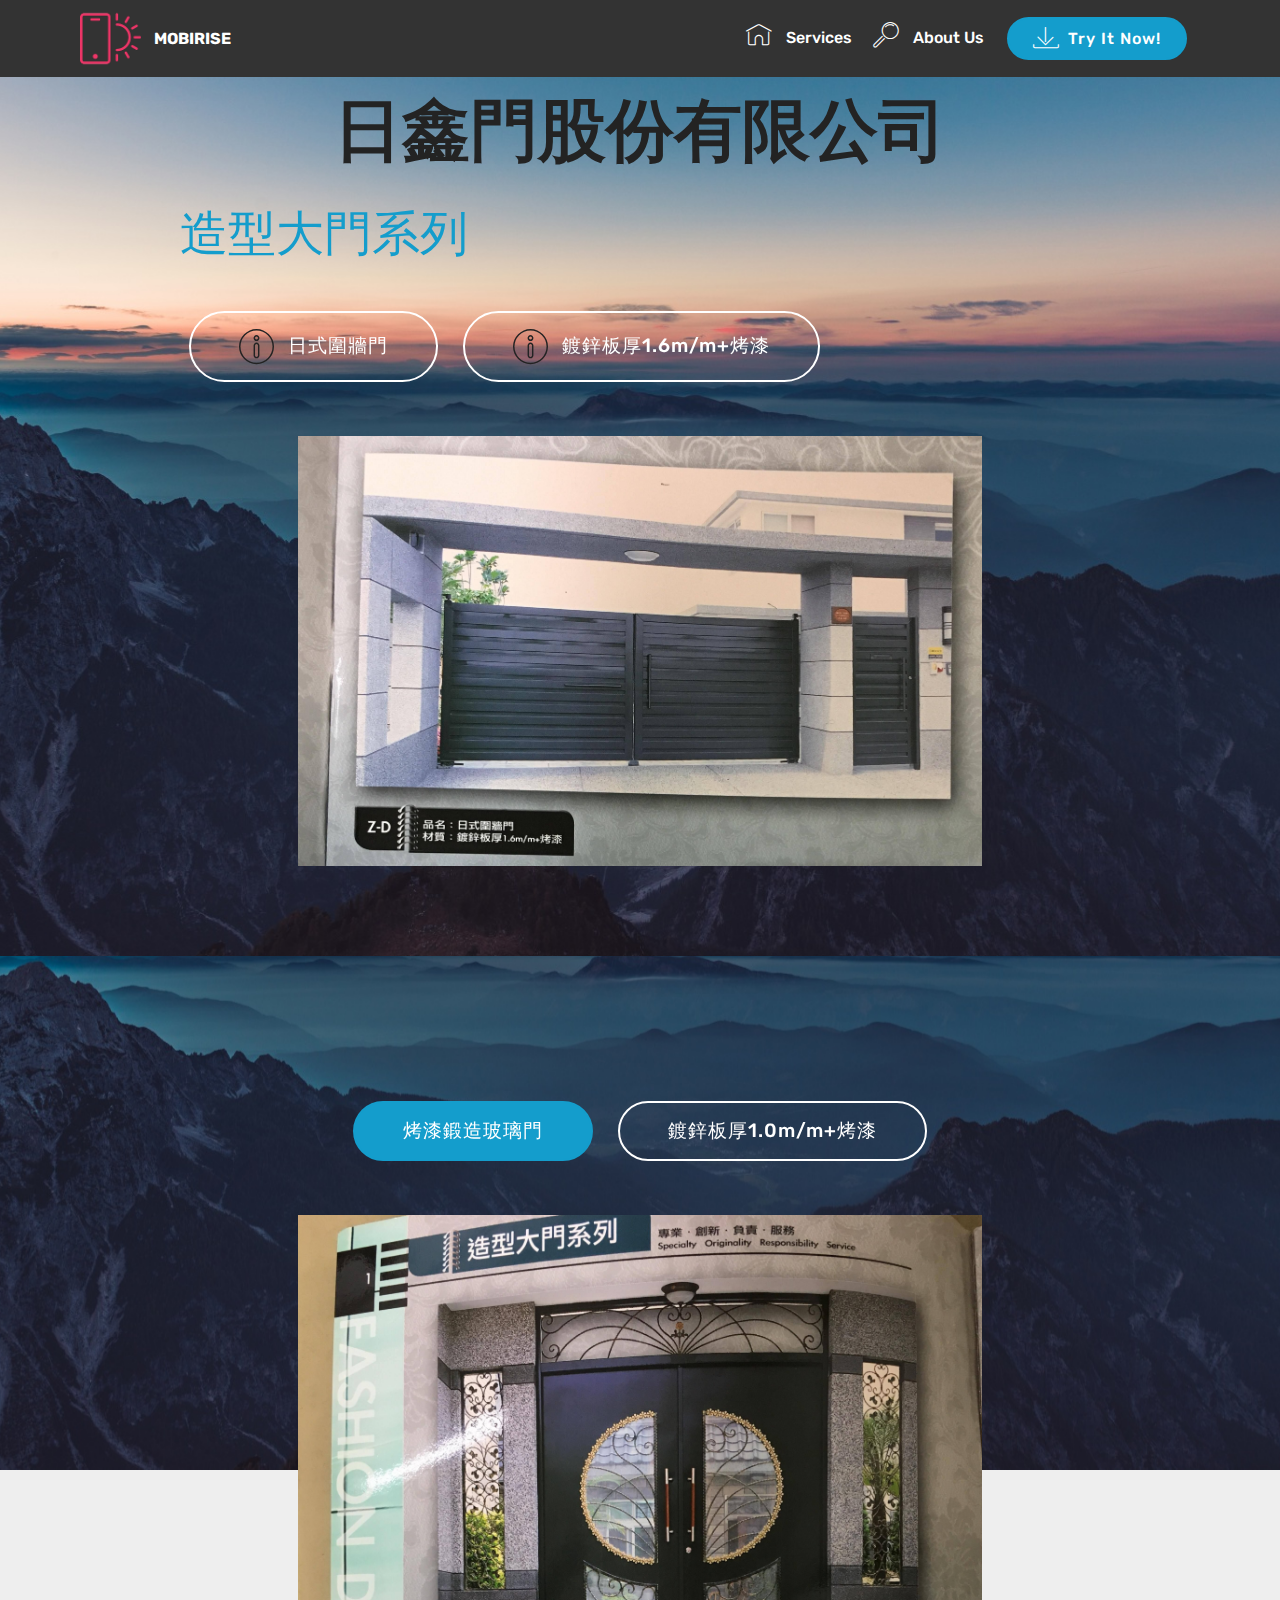
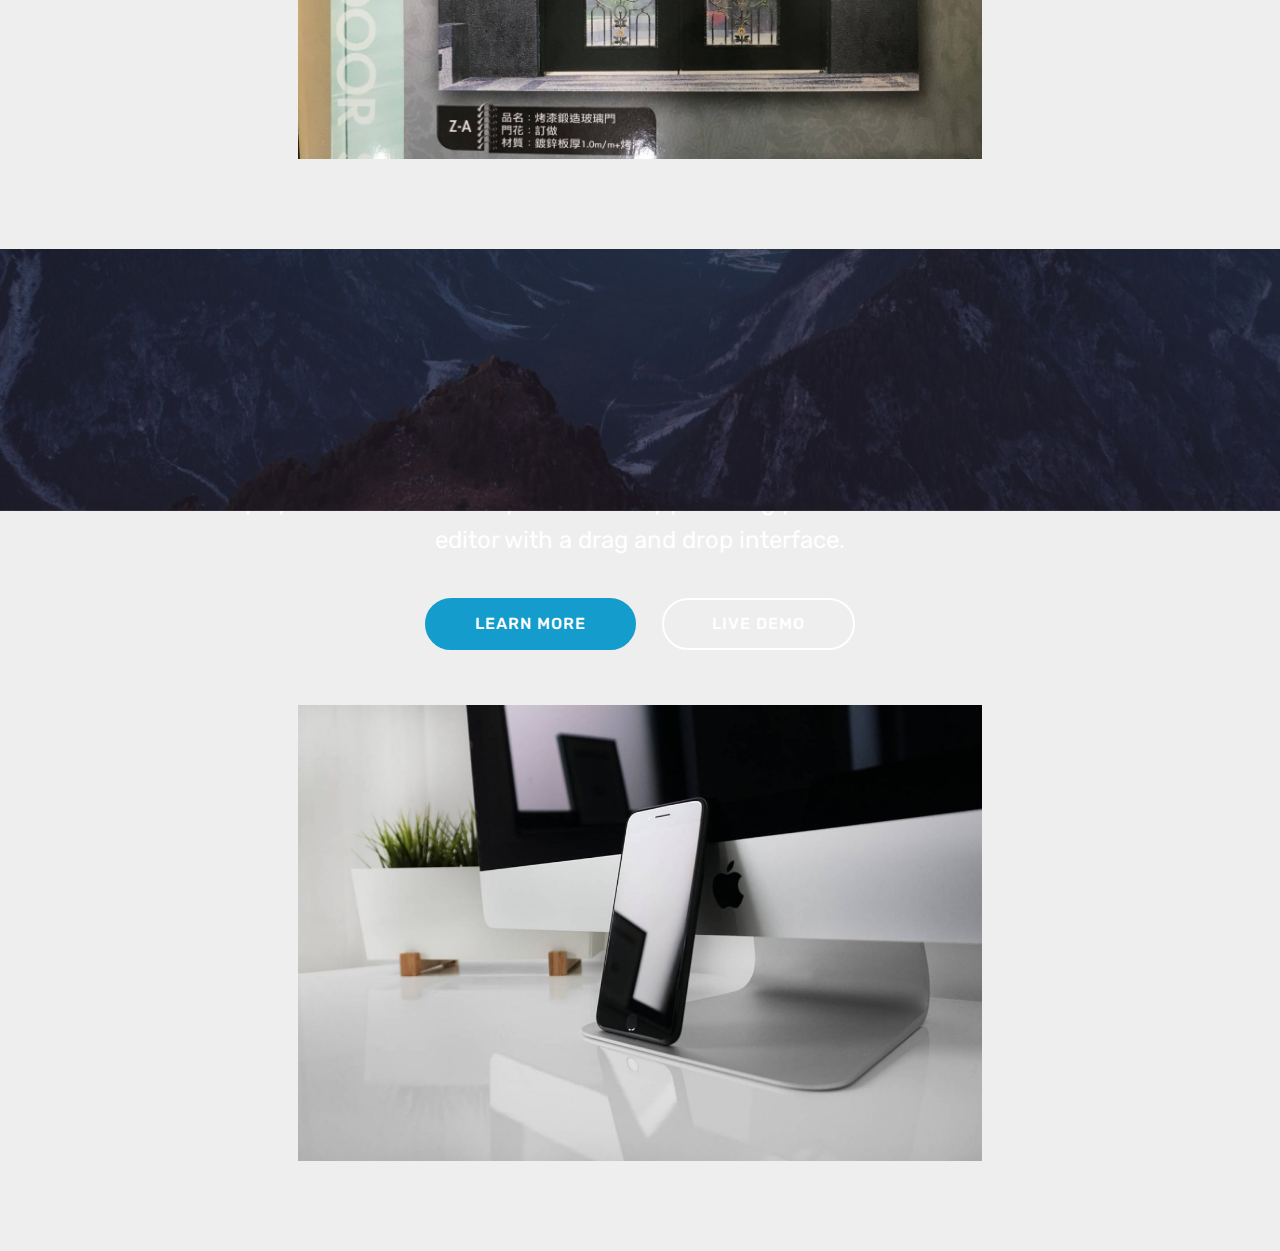
==== page1.html @ b0b2b61d "create github pages" ====
<!DOCTYPE html>
<html>
<head>
  <!-- Site made with Mobirise Website Builder v4.3.2, https://mobirise.com -->
  <meta charset="UTF-8">
  <meta http-equiv="X-UA-Compatible" content="IE=edge">
  <meta name="generator" content="Mobirise v4.3.2, mobirise.com">
  <meta name="viewport" content="width=device-width, initial-scale=1">
  <link rel="shortcut icon" href="assets/images/logo2.png" type="image/x-icon">
  <meta name="description" content="Website Generator Description">
  <title>Page 1</title>
  <link rel="stylesheet" href="assets/web/assets/mobirise-icons/mobirise-icons.css">
  <link rel="stylesheet" href="assets/tether/tether.min.css">
  <link rel="stylesheet" href="assets/bootstrap/css/bootstrap.min.css">
  <link rel="stylesheet" href="assets/bootstrap/css/bootstrap-grid.min.css">
  <link rel="stylesheet" href="assets/bootstrap/css/bootstrap-reboot.min.css">
  <link rel="stylesheet" href="assets/dropdown/css/style.css">
  <link rel="stylesheet" href="assets/theme/css/style.css">
  <link rel="stylesheet" href="assets/mobirise/css/mbr-additional.css" type="text/css">
  
  
  
</head>
<body>
<section class="menu cid-qD33VIjxEF" once="menu" id="menu1-r" data-rv-view="217">

    

    <nav class="navbar navbar-expand beta-menu navbar-dropdown align-items-center navbar-fixed-top navbar-toggleable-sm">
        <button class="navbar-toggler navbar-toggler-right" type="button" data-toggle="collapse" data-target="#navbarSupportedContent" aria-controls="navbarSupportedContent" aria-expanded="false" aria-label="Toggle navigation">
            <div class="hamburger">
                <span></span>
                <span></span>
                <span></span>
                <span></span>
            </div>
        </button>
        <div class="menu-logo">
            <div class="navbar-brand">
                <span class="navbar-logo">
                    <a href="https://mobirise.com">
                         <img src="assets/images/logo2.png" alt="Mobirise" media-simple="true" style="height: 3.8rem;">
                    </a>
                </span>
                <span class="navbar-caption-wrap">
                    <a class="navbar-caption text-white display-4" href="https://mobirise.com">
                        MOBIRISE
                    </a>
                </span>
            </div>
        </div>
        <div class="collapse navbar-collapse" id="navbarSupportedContent">
            <ul class="navbar-nav nav-dropdown" data-app-modern-menu="true">
                <li class="nav-item">
                    <a class="nav-link link text-white display-4" href="https://mobirise.com">
                        <span class="mbri-home mbr-iconfont mbr-iconfont-btn"></span>
                        Services
                    </a>
                </li>
                <li class="nav-item">
                    <a class="nav-link link text-white display-4" href="https://mobirise.com">
                        <span class="mbri-search mbr-iconfont mbr-iconfont-btn"></span>
                        About Us
                    </a>
                </li>
            </ul>
            <div class="navbar-buttons mbr-section-btn"><a class="btn btn-sm btn-primary display-4" href="https://mobirise.com">
                    <span class="mbri-save mbr-iconfont mbr-iconfont-btn "></span>
                    Try It Now!
                </a></div>
        </div>
    </nav>
</section>

<section class="engine"><a href="https://mobirise.co/c">free website maker</a></section><section class="header4 cid-qD7LELjqcx mbr-parallax-background" id="header4-s" data-rv-view="219">

    

    

    <div class="container">
        <div class="row justify-content-md-center">
            <div class="media-content col-md-10">
                <h1 class="mbr-section-title align-center mbr-white pb-3 mbr-bold mbr-fonts-style display-1">日鑫門股份有限公司<br></h1>
                
                <div class="mbr-text align-center mbr-white pb-3">
                    <p class="mbr-text mbr-fonts-style display-2">造型大門系列</p>
                </div>
                <div class="mbr-section-btn align-center"><a class="btn btn-md btn-white-outline display-7" href="https://mobirise.com"><span class="mbri-info mbr-iconfont mbr-iconfont-btn" style="font-size: 35px; color: rgb(35, 35, 35);"></span>日式圍牆門</a> <a class="btn btn-md btn-white-outline display-7" href="https://mobirise.com"><span class="mbri-info mbr-iconfont mbr-iconfont-btn" style="font-size: 35px; color: rgb(35, 35, 35);"></span>鍍鋅板厚1.6m/m+烤漆</a></div>
            </div>
        
            <div class="mbr-figure pt-5" style="width: 60%;">
                <img src="assets/images/24946369-1868538036507608-358424646-o-2922x1838.jpg" alt="Mobirise" title="" media-simple="true">
            </div>
        </div>
    </div>
</section>

<section class="header4 cid-qD7LF2tqGE mbr-parallax-background" id="header4-t" data-rv-view="222">

    

    

    <div class="container">
        <div class="row justify-content-md-center">
            <div class="media-content col-md-10">
                <h1 class="mbr-section-title align-center mbr-white pb-3 mbr-bold mbr-fonts-style display-1"></h1>
                
                <div class="mbr-text align-center mbr-white pb-3">
                    <p class="mbr-text mbr-fonts-style display-5"></p>
                </div>
                <div class="mbr-section-btn align-center"><a class="btn btn-md btn-primary display-7" href="https://mobirise.com">烤漆鍛造玻璃門</a>
                    <a class="btn btn-md btn-white-outline display-7" href="https://mobirise.com">鍍鋅板厚1.0m/m+烤漆</a></div>
            </div>
        
            <div class="mbr-figure pt-5" style="width: 60%;">
                <img src="assets/images/24883087-1868538349840910-1637595242-o-2939x2337.jpg" alt="Mobirise" title="" media-simple="true">
            </div>
        </div>
    </div>
</section>

<section class="header4 cid-qD7LFhkkMj mbr-parallax-background" id="header4-u" data-rv-view="225">

    

    

    <div class="container">
        <div class="row justify-content-md-center">
            <div class="media-content col-md-10">
                <h1 class="mbr-section-title align-center mbr-white pb-3 mbr-bold mbr-fonts-style display-1">
                    INTRO WITH IMAGE
                </h1>
                
                <div class="mbr-text align-center mbr-white pb-3">
                    <p class="mbr-text mbr-fonts-style display-5">
                        Intro with background image, color overlay and a picture at the bottom. Mobirise helps you cut down development time by providing you with a flexible website editor with a drag and drop interface.
                    </p>
                </div>
                <div class="mbr-section-btn align-center">
                    <a class="btn btn-md btn-primary display-4" href="https://mobirise.com">LEARN MORE</a>
                    <a class="btn btn-md btn-white-outline display-4" href="https://mobirise.com">LIVE DEMO</a>
                </div>
            </div>
        
            <div class="mbr-figure pt-5" style="width: 60%;">
                <img src="assets/images/01.jpg" alt="Mobirise" media-simple="true">
            </div>
        </div>
    </div>
</section>


  <script src="assets/web/assets/jquery/jquery.min.js"></script>
  <script src="assets/popper/popper.min.js"></script>
  <script src="assets/tether/tether.min.js"></script>
  <script src="assets/bootstrap/js/bootstrap.min.js"></script>
  <script src="assets/smooth-scroll/smooth-scroll.js"></script>
  <script src="assets/dropdown/js/script.min.js"></script>
  <script src="assets/touch-swipe/jquery.touch-swipe.min.js"></script>
  <script src="assets/jarallax/jarallax.min.js"></script>
  <script src="assets/theme/js/script.js"></script>
  
  
</body>
</html>
---- assets/web/assets/mobirise-icons/mobirise-icons.css ----
@font-face {
  font-family: 'MobiriseIcons';
  src:  url('mobirise-icons.eot?spat4u');
  src:  url('mobirise-icons.eot?spat4u#iefix') format('embedded-opentype'),
    url('mobirise-icons.ttf?spat4u') format('truetype'),
    url('mobirise-icons.woff?spat4u') format('woff'),
    url('mobirise-icons.svg?spat4u#MobiriseIcons') format('svg');
  font-weight: normal;
  font-style: normal;
}

[class^="mbri-"], [class*=" mbri-"] {
  /* use !important to prevent issues with browser extensions that change fonts */
  font-family: MobiriseIcons !important;
  speak: none;
  font-style: normal;
  font-weight: normal;
  font-variant: normal;
  text-transform: none;
  line-height: 1;

  /* Better Font Rendering =========== */
  -webkit-font-smoothing: antialiased;
  -moz-osx-font-smoothing: grayscale;
}

.mbri-add-submenu:before {
  content: "\e900";
}
.mbri-alert:before {
  content: "\e901";
}
.mbri-align-center:before {
  content: "\e902";
}
.mbri-align-justify:before {
  content: "\e903";
}
.mbri-align-left:before {
  content: "\e904";
}
.mbri-align-right:before {
  content: "\e905";
}
.mbri-android:before {
  content: "\e906";
}
.mbri-apple:before {
  content: "\e907";
}
.mbri-arrow-down:before {
  content: "\e908";
}
.mbri-arrow-next:before {
  content: "\e909";
}
.mbri-arrow-prev:before {
  content: "\e90a";
}
.mbri-arrow-up:before {
  content: "\e90b";
}
.mbri-bold:before {
  content: "\e90c";
}
.mbri-bookmark:before {
  content: "\e90d";
}
.mbri-bootstrap:before {
  content: "\e90e";
}
.mbri-briefcase:before {
  content: "\e90f";
}
.mbri-browse:before {
  content: "\e910";
}
.mbri-bulleted-list:before {
  content: "\e911";
}
.mbri-calendar:before {
  content: "\e912";
}
.mbri-camera:before {
  content: "\e913";
}
.mbri-cart-add:before {
  content: "\e914";
}
.mbri-cart-full:before {
  content: "\e915";
}
.mbri-cash:before {
  content: "\e916";
}
.mbri-change-style:before {
  content: "\e917";
}
.mbri-chat:before {
  content: "\e918";
}
.mbri-clock:before {
  content: "\e919";
}
.mbri-close:before {
  content: "\e91a";
}
.mbri-cloud:before {
  content: "\e91b";
}
.mbri-code:before {
  content: "\e91c";
}
.mbri-contact-form:before {
  content: "\e91d";
}
.mbri-credit-card:before {
  content: "\e91e";
}
.mbri-cursor-click:before {
  content: "\e91f";
}
.mbri-cust-feedback:before {
  content: "\e920";
}
.mbri-database:before {
  content: "\e921";
}
.mbri-delivery:before {
  content: "\e922";
}
.mbri-desktop:before {
  content: "\e923";
}
.mbri-devices:before {
  content: "\e924";
}
.mbri-down:before {
  content: "\e925";
}
.mbri-download:before {
  content: "\e989";
}
.mbri-drag-n-drop:before {
  content: "\e927";
}
.mbri-drag-n-drop2:before {
  content: "\e928";
}
.mbri-edit:before {
  content: "\e929";
}
.mbri-edit2:before {
  content: "\e92a";
}
.mbri-error:before {
  content: "\e92b";
}
.mbri-extension:before {
  content: "\e92c";
}
.mbri-features:before {
  content: "\e92d";
}
.mbri-file:before {
  content: "\e92e";
}
.mbri-flag:before {
  content: "\e92f";
}
.mbri-folder:before {
  content: "\e930";
}
.mbri-gift:before {
  content: "\e931";
}
.mbri-github:before {
  content: "\e932";
}
.mbri-globe:before {
  content: "\e933";
}
.mbri-globe-2:before {
  content: "\e934";
}
.mbri-growing-chart:before {
  content: "\e935";
}
.mbri-hearth:before {
  content: "\e936";
}
.mbri-help:before {
  content: "\e937";
}
.mbri-home:before {
  content: "\e938";
}
.mbri-hot-cup:before {
  content: "\e939";
}
.mbri-idea:before {
  content: "\e93a";
}
.mbri-image-gallery:before {
  content: "\e93b";
}
.mbri-image-slider:before {
  content: "\e93c";
}
.mbri-info:before {
  content: "\e93d";
}
.mbri-italic:before {
  content: "\e93e";
}
.mbri-key:before {
  content: "\e93f";
}
.mbri-laptop:before {
  content: "\e940";
}
.mbri-layers:before {
  content: "\e941";
}
.mbri-left-right:before {
  content: "\e942";
}
.mbri-left:before {
  content: "\e943";
}
.mbri-letter:before {
  content: "\e944";
}
.mbri-like:before {
  content: "\e945";
}
.mbri-link:before {
  content: "\e946";
}
.mbri-lock:before {
  content: "\e947";
}
.mbri-login:before {
  content: "\e948";
}
.mbri-logout:before {
  content: "\e949";
}
.mbri-magic-stick:before {
  content: "\e94a";
}
.mbri-map-pin:before {
  content: "\e94b";
}
.mbri-menu:before {
  content: "\e94c";
}
.mbri-mobile:before {
  content: "\e94d";
}
.mbri-mobile2:before {
  content: "\e94e";
}
.mbri-mobirise:before {
  content: "\e94f";
}
.mbri-more-horizontal:before {
  content: "\e950";
}
.mbri-more-vertical:before {
  content: "\e951";
}
.mbri-music:before {
  content: "\e952";
}
.mbri-new-file:before {
  content: "\e953";
}
.mbri-numbered-list:before {
  content: "\e954";
}
.mbri-opened-folder:before {
  content: "\e955";
}
.mbri-pages:before {
  content: "\e956";
}
.mbri-paper-plane:before {
  content: "\e957";
}
.mbri-paperclip:before {
  content: "\e958";
}
.mbri-photo:before {
  content: "\e959";
}
.mbri-photos:before {
  content: "\e95a";
}
.mbri-pin:before {
  content: "\e95b";
}
.mbri-play:before {
  content: "\e95c";
}
.mbri-plus:before {
  content: "\e95d";
}
.mbri-preview:before {
  content: "\e95e";
}
.mbri-print:before {
  content: "\e95f";
}
.mbri-protect:before {
  content: "\e960";
}
.mbri-question:before {
  content: "\e961";
}
.mbri-quote-left:before {
  content: "\e962";
}
.mbri-quote-right:before {
  content: "\e963";
}
.mbri-refresh:before {
  content: "\e964";
}
.mbri-responsive:before {
  content: "\e965";
}
.mbri-right:before {
  content: "\e966";
}
.mbri-rocket:before {
  content: "\e967";
}
.mbri-sad-face:before {
  content: "\e968";
}
.mbri-sale:before {
  content: "\e969";
}
.mbri-save:before {
  content: "\e96a";
}
.mbri-search:before {
  content: "\e96b";
}
.mbri-setting:before {
  content: "\e96c";
}
.mbri-setting2:before {
  content: "\e96d";
}
.mbri-setting3:before {
  content: "\e96e";
}
.mbri-share:before {
  content: "\e96f";
}
.mbri-shopping-bag:before {
  content: "\e970";
}
.mbri-shopping-basket:before {
  content: "\e971";
}
.mbri-shopping-cart:before {
  content: "\e972";
}
.mbri-sites:before {
  content: "\e973";
}
.mbri-smile-face:before {
  content: "\e974";
}
.mbri-speed:before {
  content: "\e975";
}
.mbri-star:before {
  content: "\e976";
}
.mbri-success:before {
  content: "\e977";
}
.mbri-sun:before {
  content: "\e978";
}
.mbri-sun2:before {
  content: "\e979";
}
.mbri-tablet:before {
  content: "\e97a";
}
.mbri-tablet-vertical:before {
  content: "\e97b";
}
.mbri-target:before {
  content: "\e97c";
}
.mbri-timer:before {
  content: "\e97d";
}
.mbri-to-ftp:before {
  content: "\e97e";
}
.mbri-to-local-drive:before {
  content: "\e97f";
}
.mbri-touch-swipe:before {
  content: "\e980";
}
.mbri-touch:before {
  content: "\e981";
}
.mbri-trash:before {
  content: "\e982";
}
.mbri-underline:before {
  content: "\e983";
}
.mbri-unlink:before {
  content: "\e984";
}
.mbri-unlock:before {
  content: "\e985";
}
.mbri-up-down:before {
  content: "\e986";
}
.mbri-up:before {
  content: "\e987";
}
.mbri-update:before {
  content: "\e988";
}
.mbri-upload:before {
 content: "\e926"; 
}
.mbri-user:before {
  content: "\e98a";
}
.mbri-user2:before {
  content: "\e98b";
}
.mbri-users:before {
  content: "\e98c";
}
.mbri-video:before {
  content: "\e98d";
}
.mbri-video-play:before {
  content: "\e98e";
}
.mbri-watch:before {
  content: "\e98f";
}
.mbri-website-theme:before {
  content: "\e990";
}
.mbri-wifi:before {
  content: "\e991";
}
.mbri-windows:before {
  content: "\e992";
}
.mbri-zoom-out:before {
  content: "\e993";
}
.mbri-redo:before {
  content: "\e994";
}
.mbri-undo:before {
  content: "\e995";
}
---- assets/dropdown/css/style.css ----
.navbar-dropdown {
  left: 0;
  padding: 0;
  position: absolute;
  right: 0;
  top: 0;
  transition: all 0.45s ease;
  z-index: 1030;
  background: #282828; }
  .navbar-dropdown .navbar-logo {
    margin-right: 0.8rem;
    transition: margin 0.3s ease-in-out;
    vertical-align: middle; }
    .navbar-dropdown .navbar-logo img {
      height: 3.125rem;
      transition: all 0.3s ease-in-out; }
    .navbar-dropdown .navbar-logo.mbr-iconfont {
      font-size: 3.125rem;
      line-height: 3.125rem; }
  .navbar-dropdown .navbar-caption {
    font-weight: 700;
    white-space: normal;
    vertical-align: -4px;
    line-height: 3.125rem !important; }
    .navbar-dropdown .navbar-caption, .navbar-dropdown .navbar-caption:hover {
      color: inherit;
      text-decoration: none; }
  .navbar-dropdown .mbr-iconfont + .navbar-caption {
    vertical-align: -1px; }
  .navbar-dropdown.navbar-fixed-top {
    position: fixed; }
  .navbar-dropdown .navbar-brand span {
    vertical-align: -4px; }
  .navbar-dropdown.bg-color.transparent {
    background: none; }
  .navbar-dropdown.navbar-short .navbar-brand {
    padding: 0.625rem 0; }
    .navbar-dropdown.navbar-short .navbar-brand span {
      vertical-align: -1px; }
  .navbar-dropdown.navbar-short .navbar-caption {
    line-height: 2.375rem !important;
    vertical-align: -2px; }
  .navbar-dropdown.navbar-short .navbar-logo {
    margin-right: 0.5rem; }
    .navbar-dropdown.navbar-short .navbar-logo img {
      height: 2.375rem; }
    .navbar-dropdown.navbar-short .navbar-logo.mbr-iconfont {
      font-size: 2.375rem;
      line-height: 2.375rem; }
  .navbar-dropdown.navbar-short .mbr-table-cell {
    height: 3.625rem; }
  .navbar-dropdown .navbar-close {
    left: 0.6875rem;
    position: fixed;
    top: 0.75rem;
    z-index: 1000; }
  .navbar-dropdown .hamburger-icon {
    content: "";
    display: inline-block;
    vertical-align: middle;
    width: 16px;
    -webkit-box-shadow: 0 -6px 0 1px #282828,0 0 0 1px #282828,0 6px 0 1px #282828;
    -moz-box-shadow: 0 -6px 0 1px #282828,0 0 0 1px #282828,0 6px 0 1px #282828;
    box-shadow: 0 -6px 0 1px #282828,0 0 0 1px #282828,0 6px 0 1px #282828; }

.dropdown-menu .dropdown-toggle[data-toggle="dropdown-submenu"]::after {
  border-bottom: 0.35em solid transparent;
  border-left: 0.35em solid;
  border-right: 0;
  border-top: 0.35em solid transparent;
  margin-left: 0.3rem; }

.dropdown-menu .dropdown-item:focus {
  outline: 0; }

.nav-dropdown {
  font-size: 0.75rem;
  font-weight: 500;
  height: auto !important; }
  .nav-dropdown .nav-btn {
    padding-left: 1rem; }
  .nav-dropdown .link {
    margin: .667em 1.667em;
    font-weight: 500;
    padding: 0;
    transition: color .2s ease-in-out; }
    .nav-dropdown .link.dropdown-toggle {
      margin-right: 2.583em; }
      .nav-dropdown .link.dropdown-toggle::after {
        margin-left: .25rem;
        border-top: 0.35em solid;
        border-right: 0.35em solid transparent;
        border-left: 0.35em solid transparent;
        border-bottom: 0; }
      .nav-dropdown .link.dropdown-toggle[aria-expanded="true"] {
        margin: 0;
        padding: 0.667em 3.263em  0.667em 1.667em; }
  .nav-dropdown .link::after,
  .nav-dropdown .dropdown-item::after {
    color: inherit; }
  .nav-dropdown .btn {
    font-size: 0.75rem;
    font-weight: 700;
    letter-spacing: 0;
    margin-bottom: 0;
    padding-left: 1.25rem;
    padding-right: 1.25rem; }
  .nav-dropdown .dropdown-menu {
    border-radius: 0;
    border: 0;
    left: 0;
    margin: 0;
    padding-bottom: 1.25rem;
    padding-top: 1.25rem;
    position: relative; }
  .nav-dropdown .dropdown-submenu {
    margin-left: 0.125rem;
    top: 0; }
  .nav-dropdown .dropdown-item {
    font-weight: 500;
    line-height: 2;
    padding: 0.3846em 4.615em 0.3846em 1.5385em;
    position: relative;
    transition: color .2s ease-in-out, background-color .2s ease-in-out; }
    .nav-dropdown .dropdown-item::after {
      margin-top: -0.3077em;
      position: absolute;
      right: 1.1538em;
      top: 50%; }
    .nav-dropdown .dropdown-item:focus, .nav-dropdown .dropdown-item:hover {
      background: none; }

@media (max-width: 767px) {
  .nav-dropdown.navbar-toggleable-sm {
    bottom: 0;
    display: none;
    left: 0;
    overflow-x: hidden;
    position: fixed;
    top: 0;
    transform: translateX(-100%);
    -ms-transform: translateX(-100%);
    -webkit-transform: translateX(-100%);
    width: 18.75rem;
    z-index: 999; } }
.nav-dropdown.navbar-toggleable-xl {
  bottom: 0;
  display: none;
  left: 0;
  overflow-x: hidden;
  position: fixed;
  top: 0;
  transform: translateX(-100%);
  -ms-transform: translateX(-100%);
  -webkit-transform: translateX(-100%);
  width: 18.75rem;
  z-index: 999; }

.nav-dropdown-sm {
  display: block !important;
  overflow-x: hidden;
  overflow: auto;
  padding-top: 3.875rem; }
  .nav-dropdown-sm::after {
    content: "";
    display: block;
    height: 3rem;
    width: 100%; }
  .nav-dropdown-sm.collapse.in ~ .navbar-close {
    display: block !important; }
  .nav-dropdown-sm.collapsing, .nav-dropdown-sm.collapse.in {
    transform: translateX(0);
    -ms-transform: translateX(0);
    -webkit-transform: translateX(0);
    transition: all 0.25s ease-out;
    -webkit-transition: all 0.25s ease-out;
    background: #282828; }
  .nav-dropdown-sm.collapsing[aria-expanded="false"] {
    transform: translateX(-100%);
    -ms-transform: translateX(-100%);
    -webkit-transform: translateX(-100%); }
  .nav-dropdown-sm .nav-item {
    display: block;
    margin-left: 0 !important;
    padding-left: 0; }
  .nav-dropdown-sm .link,
  .nav-dropdown-sm .dropdown-item {
    border-top: 1px dotted rgba(255, 255, 255, 0.1);
    font-size: 0.8125rem;
    line-height: 1.6;
    margin: 0 !important;
    padding: 0.875rem 2.4rem 0.875rem 1.5625rem !important;
    position: relative;
    white-space: normal; }
    .nav-dropdown-sm .link:focus, .nav-dropdown-sm .link:hover,
    .nav-dropdown-sm .dropdown-item:focus,
    .nav-dropdown-sm .dropdown-item:hover {
      background: rgba(0, 0, 0, 0.2) !important;
      color: #c0a375; }
  .nav-dropdown-sm .nav-btn {
    position: relative;
    padding: 1.5625rem 1.5625rem 0 1.5625rem; }
    .nav-dropdown-sm .nav-btn::before {
      border-top: 1px dotted rgba(255, 255, 255, 0.1);
      content: "";
      left: 0;
      position: absolute;
      top: 0;
      width: 100%; }
    .nav-dropdown-sm .nav-btn + .nav-btn {
      padding-top: 0.625rem; }
      .nav-dropdown-sm .nav-btn + .nav-btn::before {
        display: none; }
  .nav-dropdown-sm .btn {
    padding: 0.625rem 0; }
  .nav-dropdown-sm .dropdown-toggle[data-toggle="dropdown-submenu"]::after {
    margin-left: .25rem;
    border-top: 0.35em solid;
    border-right: 0.35em solid transparent;
    border-left: 0.35em solid transparent;
    border-bottom: 0; }
  .nav-dropdown-sm .dropdown-toggle[data-toggle="dropdown-submenu"][aria-expanded="true"]::after {
    border-top: 0;
    border-right: 0.35em solid transparent;
    border-left: 0.35em solid transparent;
    border-bottom: 0.35em solid; }
  .nav-dropdown-sm .dropdown-menu {
    margin: 0;
    padding: 0;
    position: relative;
    top: 0;
    left: 0;
    width: 100%;
    border: 0;
    float: none;
    border-radius: 0;
    background: none; }
  .nav-dropdown-sm .dropdown-submenu {
    left: 100%;
    margin-left: 0.125rem;
    margin-top: -1.25rem;
    top: 0; }

.navbar-toggleable-sm .nav-dropdown .dropdown-menu {
  position: absolute; }

.navbar-toggleable-sm .nav-dropdown .dropdown-submenu {
  left: 100%;
  margin-left: 0.125rem;
  margin-top: -1.25rem;
  top: 0; }

.navbar-toggleable-sm.opened .nav-dropdown .dropdown-menu {
  position: relative; }

.navbar-toggleable-sm.opened .nav-dropdown .dropdown-submenu {
  left: 0;
  margin-left: 00rem;
  margin-top: 0rem;
  top: 0; }

.is-builder .nav-dropdown.collapsing {
  transition: none !important; }

/*# sourceMappingURL=style.css.map */
---- assets/theme/css/style.css ----
/*!
 * Mobirise v4 theme (https://mobirise.com/)
 * Copyright 2017 Mobirise
 */
section {
  background-color: #eeeeee; }

section,
.container,
.container-fluid {
  position: relative;
  word-wrap: break-word; }

a.mbr-iconfont:hover {
  text-decoration: none; }

.article .lead p, .article .lead ul, .article .lead ol, .article .lead pre, .article .lead blockquote {
  margin-bottom: 0; }

a {
  font-style: normal;
  font-weight: 400;
  cursor: pointer; }
  a, a:hover {
    text-decoration: none; }

figure {
  margin-bottom: 0; }

body {
  color: #232323; }

h1, h2, h3, h4, h5, h6,
.h1, .h2, .h3, .h4, .h5, .h6,
.display-1, .display-2, .display-3, .display-4 {
  line-height: 1;
  word-break: break-word;
  word-wrap: break-word; }

b, strong {
  font-weight: bold; }

blockquote {
  padding: 10px 0 10px 20px;
  position: relative;
  border-left: 2px solid;
  border-color: #ff3366; }

input:-webkit-autofill, input:-webkit-autofill:hover, input:-webkit-autofill:focus, input:-webkit-autofill:active {
  transition-delay: 9999s;
  transition-property: background-color, color; }

textarea[type="hidden"] {
  display: none; }

body {
  position: relative; }

section {
  background-position: 50% 50%;
  background-repeat: no-repeat;
  background-size: cover; }
  section .mbr-background-video,
  section .mbr-background-video-preview {
    position: absolute;
    bottom: 0;
    left: 0;
    right: 0;
    top: 0; }

.hidden {
  visibility: hidden; }

.mbr-z-index20 {
  z-index: 20; }

/*! Base colors */
.mbr-white {
  color: #ffffff; }

.mbr-black {
  color: #000000; }

.mbr-bg-white {
  background-color: #ffffff; }

.mbr-bg-black {
  background-color: #000000; }

/*! Text-aligns */
.align-left {
  text-align: left; }

.align-center {
  text-align: center; }

.align-right {
  text-align: right; }

@media (max-width: 767px) {
  .align-left, .align-center, .align-right, .mbr-section-btn, .mbr-section-title {
    text-align: center; } }
/*! Font-weight  */
.mbr-light {
  font-weight: 300; }

.mbr-regular {
  font-weight: 400; }

.mbr-semibold {
  font-weight: 500; }

.mbr-bold {
  font-weight: 700; }

/*! Media  */
.media-size-item {
  -webkit-flex: 1 1 auto;
  -moz-flex: 1 1 auto;
  -ms-flex: 1 1 auto;
  -o-flex: 1 1 auto;
  flex: 1 1 auto; }

.media-content {
  -webkit-flex-basis: 100%;
  flex-basis: 100%; }

.media-container-row {
  display: -ms-flexbox;
  display: -webkit-flex;
  display: flex;
  -webkit-flex-direction: row;
  -ms-flex-direction: row;
  flex-direction: row;
  -webkit-flex-wrap: wrap;
  -ms-flex-wrap: wrap;
  flex-wrap: wrap;
  -webkit-justify-content: center;
  -ms-flex-pack: center;
  justify-content: center;
  -webkit-align-content: center;
  -ms-flex-line-pack: center;
  align-content: center;
  -webkit-align-items: start;
  -ms-flex-align: start;
  align-items: start; }
  .media-container-row .media-size-item {
    width: 400px; }

.media-container-column {
  display: -ms-flexbox;
  display: -webkit-flex;
  display: flex;
  -webkit-flex-direction: column;
  -ms-flex-direction: column;
  flex-direction: column;
  -webkit-flex-wrap: wrap;
  -ms-flex-wrap: wrap;
  flex-wrap: wrap;
  -webkit-justify-content: center;
  -ms-flex-pack: center;
  justify-content: center;
  -webkit-align-content: center;
  -ms-flex-line-pack: center;
  align-content: center;
  -webkit-align-items: stretch;
  -ms-flex-align: stretch;
  align-items: stretch; }
  .media-container-column > * {
    width: 100%; }

@media (min-width: 992px) {
  .media-container-row {
    -webkit-flex-wrap: nowrap;
    -ms-flex-wrap: nowrap;
    flex-wrap: nowrap; } }
figure {
  overflow: hidden; }

figure[mbr-media-size] {
  transition: width 0.1s; }

.mbr-figure img, .mbr-figure iframe {
  display: block;
  width: 100%; }

.card {
  background-color: transparent;
  border: none; }

.card-img {
  text-align: center;
  flex-shrink: 0; }

.media {
  max-width: 100%;
  margin: 0 auto; }

.mbr-figure {
  -ms-flex-item-align: center;
  -ms-grid-row-align: center;
  -webkit-align-self: center;
  align-self: center; }

.media-container > div {
  max-width: 100%; }

.mbr-figure img, .card-img img {
  width: 100%; }

@media (max-width: 991px) {
  .media-size-item {
    width: auto !important; }

  .media {
    width: auto; }

  .mbr-figure {
    width: 100% !important; } }
/*! Buttons */
.mbr-section-btn {
  margin-left: -.25rem;
  margin-right: -.25rem;
  font-size: 0; }

nav .mbr-section-btn {
  margin-left: 0rem;
  margin-right: 0rem; }

/*! Btn icon margin */
.btn .mbr-iconfont, .btn.btn-sm .mbr-iconfont {
  cursor: pointer;
  margin-right: 0.5rem; }

.btn.btn-md .mbr-iconfont, .btn.btn-md .mbr-iconfont {
  margin-right: 0.8rem; }

.mbr-regular {
  font-weight: 400; }

.mbr-semibold {
  font-weight: 500; }

.mbr-bold {
  font-weight: 700; }

[type="submit"] {
  -webkit-appearance: none; }

/*! Full-screen */
.mbr-fullscreen .mbr-overlay {
  min-height: 100vh; }

.mbr-fullscreen {
  display: flex;
  display: -webkit-flex;
  display: -moz-flex;
  display: -ms-flex;
  display: -o-flex;
  align-items: center;
  -webkit-align-items: center;
  min-height: 100vh;
  padding-top: 3rem;
  padding-bottom: 3rem; }

/*! Map */
.map {
  height: 25rem;
  position: relative; }
  .map iframe {
    width: 100%;
    height: 100%; }

/* Form */
.form-asterisk {
  font-family: initial;
  position: absolute;
  top: -2px;
  font-weight: normal; }

/*! Scroll to top arrow */
.mbr-arrow-up {
  bottom: 25px;
  right: 90px;
  position: fixed;
  text-align: right;
  z-index: 5000;
  color: #ffffff;
  font-size: 32px;
  transform: rotate(180deg);
  -webkit-transform: rotate(180deg); }

.mbr-arrow-up a {
  background: rgba(0, 0, 0, 0.2);
  border-radius: 3px;
  color: #fff;
  display: inline-block;
  height: 60px;
  width: 60px;
  outline-style: none !important;
  position: relative;
  text-decoration: none;
  transition: all .3s ease-in-out;
  cursor: pointer;
  text-align: center; }
  .mbr-arrow-up a:hover {
    background-color: rgba(0, 0, 0, 0.4); }
  .mbr-arrow-up a i {
    line-height: 60px; }

.mbr-arrow-up-icon {
  display: block;
  color: #fff; }

.mbr-arrow-up-icon::before {
  content: "\203a";
  display: inline-block;
  font-family: serif;
  font-size: 32px;
  line-height: 1;
  font-style: normal;
  position: relative;
  top: 6px;
  left: -4px;
  -webkit-transform: rotate(-90deg);
  transform: rotate(-90deg); }

/*! Arrow Down */
.mbr-arrow {
  position: absolute;
  bottom: 45px;
  left: 50%;
  width: 60px;
  height: 60px;
  cursor: pointer;
  background-color: rgba(80, 80, 80, 0.5);
  border-radius: 50%;
  -webkit-transform: translateX(-50%);
  transform: translateX(-50%); }
  .mbr-arrow > a {
    display: inline-block;
    text-decoration: none;
    outline-style: none;
    -webkit-animation: arrowdown 1.7s ease-in-out infinite;
    animation: arrowdown 1.7s ease-in-out infinite; }
    .mbr-arrow > a > i {
      position: absolute;
      top: -2px;
      left: 15px;
      font-size: 2rem; }

@keyframes arrowdown {
  0% {
    transform: translateY(0px);
    -webkit-transform: translateY(0px); }
  50% {
    transform: translateY(-5px);
    -webkit-transform: translateY(-5px); }
  100% {
    transform: translateY(0px);
    -webkit-transform: translateY(0px); } }
@-webkit-keyframes arrowdown {
  0% {
    transform: translateY(0px);
    -webkit-transform: translateY(0px); }
  50% {
    transform: translateY(-5px);
    -webkit-transform: translateY(-5px); }
  100% {
    transform: translateY(0px);
    -webkit-transform: translateY(0px); } }
@media (max-width: 500px) {
  .mbr-arrow-up {
    left: 50%;
    right: auto;
    transform: translateX(-50%) rotate(180deg);
    -webkit-transform: translateX(-50%) rotate(180deg); } }
/*Gradients animation*/
@keyframes gradient-animation {
  from {
    background-position: 0% 100%;
    animation-timing-function: ease-in-out; }
  to {
    background-position: 100% 0%;
    animation-timing-function: ease-in-out; } }
@-webkit-keyframes gradient-animation {
  from {
    background-position: 0% 100%;
    animation-timing-function: ease-in-out; }
  to {
    background-position: 100% 0%;
    animation-timing-function: ease-in-out; } }
.bg-gradient {
  background-size: 200% 200%;
  animation: gradient-animation 5s infinite alternate;
  -webkit-animation: gradient-animation 5s infinite alternate; }

.menu .navbar-brand {
  display: -webkit-flex; }
  .menu .navbar-brand span {
    display: flex;
    display: -webkit-flex; }
  .menu .navbar-brand .navbar-caption-wrap {
    display: -webkit-flex; }
  .menu .navbar-brand .navbar-logo img {
    display: -webkit-flex; }
@media (min-width: 768px) and (max-width: 991px) {
  .menu .navbar-toggleable-sm .navbar-nav {
    display: -webkit-box;
    display: -webkit-flex;
    display: -ms-flexbox; } }
@media (min-width: 992px) {
  .menu .navbar-nav.nav-dropdown {
    display: -webkit-flex; }
  .menu .navbar-toggleable-sm .navbar-collapse {
    display: -webkit-flex !important; } }

/*# sourceMappingURL=style.css.map */
.engine {
	position: absolute;
	text-indent: -2400px;
	text-align: center;
	padding: 0;
	top: 0;
	left: -2400px;
}
---- assets/mobirise/css/mbr-additional.css ----
@import url(https://fonts.googleapis.com/css?family=Rubik:300,300i,400,400i,500,500i,700,700i,900,900i);





body {
  font-style: normal;
  line-height: 1.5;
}
.mbr-section-title {
  font-style: normal;
  line-height: 1.2;
}
.mbr-section-subtitle {
  line-height: 1.3;
}
.mbr-text {
  font-style: normal;
  line-height: 1.6;
}
.display-1 {
  font-family: 'Rubik', sans-serif;
  font-size: 4.25rem;
}
.display-1 > .mbr-iconfont {
  font-size: 6.8rem;
}
.display-2 {
  font-family: 'Rubik', sans-serif;
  font-size: 3rem;
}
.display-2 > .mbr-iconfont {
  font-size: 4.8rem;
}
.display-4 {
  font-family: 'Rubik', sans-serif;
  font-size: 1rem;
}
.display-4 > .mbr-iconfont {
  font-size: 1.6rem;
}
.display-5 {
  font-family: 'Rubik', sans-serif;
  font-size: 1.5rem;
}
.display-5 > .mbr-iconfont {
  font-size: 2.4rem;
}
.display-7 {
  font-family: 'Rubik', sans-serif;
  font-size: 1.2rem;
}
.display-7 > .mbr-iconfont {
  font-size: 1.92rem;
}
/* ---- Fluid typography for mobile devices ---- */
/* 1.4 - font scale ratio ( bootstrap == 1.42857 ) */
/* 100vw - current viewport width */
/* (48 - 20)  48 == 48rem == 768px, 20 == 20rem == 320px(minimal supported viewport) */
/* 0.65 - min scale variable, may vary */
@media (max-width: 768px) {
  .display-1 {
    font-size: 3.4rem;
    font-size: calc( 2.1374999999999997rem + (4.25 - 2.1374999999999997) * ((100vw - 20rem) / (48 - 20)));
    line-height: calc( 1.4 * (2.1374999999999997rem + (4.25 - 2.1374999999999997) * ((100vw - 20rem) / (48 - 20))));
  }
  .display-2 {
    font-size: 2.4rem;
    font-size: calc( 1.7rem + (3 - 1.7) * ((100vw - 20rem) / (48 - 20)));
    line-height: calc( 1.4 * (1.7rem + (3 - 1.7) * ((100vw - 20rem) / (48 - 20))));
  }
  .display-4 {
    font-size: 0.8rem;
    font-size: calc( 1rem + (1 - 1) * ((100vw - 20rem) / (48 - 20)));
    line-height: calc( 1.4 * (1rem + (1 - 1) * ((100vw - 20rem) / (48 - 20))));
  }
  .display-5 {
    font-size: 1.2rem;
    font-size: calc( 1.175rem + (1.5 - 1.175) * ((100vw - 20rem) / (48 - 20)));
    line-height: calc( 1.4 * (1.175rem + (1.5 - 1.175) * ((100vw - 20rem) / (48 - 20))));
  }
}
/* Buttons */
.btn {
  font-weight: 500;
  border-width: 2px;
  font-style: normal;
  letter-spacing: 1px;
  margin: .4rem .8rem;
  white-space: normal;
  -webkit-transition: all 0.3s ease-in-out;
  -moz-transition: all 0.3s ease-in-out;
  transition: all 0.3s ease-in-out;
  padding: 1rem 3rem;
  border-radius: 3px;
  display: inline-flex;
  align-items: center;
  justify-content: center;
  word-break: break-word;
}
.btn-sm {
  font-weight: 500;
  letter-spacing: 1px;
  -webkit-transition: all 0.3s ease-in-out;
  -moz-transition: all 0.3s ease-in-out;
  transition: all 0.3s ease-in-out;
  padding: 0.6rem 1.5rem;
  border-radius: 3px;
}
.btn-md {
  font-weight: 500;
  letter-spacing: 1px;
  margin: .4rem .8rem !important;
  -webkit-transition: all 0.3s ease-in-out;
  -moz-transition: all 0.3s ease-in-out;
  transition: all 0.3s ease-in-out;
  padding: 1rem 3rem;
  border-radius: 3px;
}
.btn-lg {
  font-weight: 500;
  letter-spacing: 1px;
  margin: .4rem .8rem !important;
  -webkit-transition: all 0.3s ease-in-out;
  -moz-transition: all 0.3s ease-in-out;
  transition: all 0.3s ease-in-out;
  padding: 1.2rem 3.2rem;
  border-radius: 3px;
}
.bg-primary {
  background-color: #149dcc !important;
}
.bg-success {
  background-color: #f7ed4a !important;
}
.bg-info {
  background-color: #82786e !important;
}
.bg-warning {
  background-color: #879a9f !important;
}
.bg-danger {
  background-color: #b1a374 !important;
}
.btn-primary,
.btn-primary:active {
  background-color: #149dcc;
  border-color: #149dcc;
  color: #ffffff;
}
.btn-primary:hover,
.btn-primary:focus,
.btn-primary.focus,
.btn-primary.active {
  color: #ffffff;
  background-color: #0d6786;
  border-color: #0d6786;
}
.btn-primary.disabled,
.btn-primary:disabled {
  color: #ffffff !important;
  background-color: #0d6786 !important;
  border-color: #0d6786 !important;
}
.btn-secondary,
.btn-secondary:active {
  background-color: #ff3366;
  border-color: #ff3366;
  color: #ffffff;
}
.btn-secondary:hover,
.btn-secondary:focus,
.btn-secondary.focus,
.btn-secondary.active {
  color: #ffffff;
  background-color: #e50039;
  border-color: #e50039;
}
.btn-secondary.disabled,
.btn-secondary:disabled {
  color: #ffffff !important;
  background-color: #e50039 !important;
  border-color: #e50039 !important;
}
.btn-info,
.btn-info:active {
  background-color: #82786e;
  border-color: #82786e;
  color: #ffffff;
}
.btn-info:hover,
.btn-info:focus,
.btn-info.focus,
.btn-info.active {
  color: #ffffff;
  background-color: #59524b;
  border-color: #59524b;
}
.btn-info.disabled,
.btn-info:disabled {
  color: #ffffff !important;
  background-color: #59524b !important;
  border-color: #59524b !important;
}
.btn-success,
.btn-success:active {
  background-color: #f7ed4a;
  border-color: #f7ed4a;
  color: #ffffff;
}
.btn-success:hover,
.btn-success:focus,
.btn-success.focus,
.btn-success.active {
  color: #ffffff;
  background-color: #eadd0a;
  border-color: #eadd0a;
}
.btn-success.disabled,
.btn-success:disabled {
  color: #ffffff !important;
  background-color: #eadd0a !important;
  border-color: #eadd0a !important;
}
.btn-warning,
.btn-warning:active {
  background-color: #879a9f;
  border-color: #879a9f;
  color: #ffffff;
}
.btn-warning:hover,
.btn-warning:focus,
.btn-warning.focus,
.btn-warning.active {
  color: #ffffff;
  background-color: #617479;
  border-color: #617479;
}
.btn-warning.disabled,
.btn-warning:disabled {
  color: #ffffff !important;
  background-color: #617479 !important;
  border-color: #617479 !important;
}
.btn-danger,
.btn-danger:active {
  background-color: #b1a374;
  border-color: #b1a374;
  color: #ffffff;
}
.btn-danger:hover,
.btn-danger:focus,
.btn-danger.focus,
.btn-danger.active {
  color: #ffffff;
  background-color: #8b7d4e;
  border-color: #8b7d4e;
}
.btn-danger.disabled,
.btn-danger:disabled {
  color: #ffffff !important;
  background-color: #8b7d4e !important;
  border-color: #8b7d4e !important;
}
.btn-white {
  color: #333333 !important;
}
.btn-white,
.btn-white:active {
  background-color: #ffffff;
  border-color: #ffffff;
  color: #ffffff;
}
.btn-white:hover,
.btn-white:focus,
.btn-white.focus,
.btn-white.active {
  color: #ffffff;
  background-color: #d4d4d4;
  border-color: #d4d4d4;
}
.btn-white.disabled,
.btn-white:disabled {
  color: #ffffff !important;
  background-color: #d4d4d4 !important;
  border-color: #d4d4d4 !important;
}
.btn-black,
.btn-black:active {
  background-color: #333333;
  border-color: #333333;
  color: #ffffff;
}
.btn-black:hover,
.btn-black:focus,
.btn-black.focus,
.btn-black.active {
  color: #ffffff;
  background-color: #0d0d0d;
  border-color: #0d0d0d;
}
.btn-black.disabled,
.btn-black:disabled {
  color: #ffffff !important;
  background-color: #0d0d0d !important;
  border-color: #0d0d0d !important;
}
.btn-primary-outline,
.btn-primary-outline:active {
  background: none;
  border-color: #0b566f;
  color: #0b566f;
}
.btn-primary-outline:hover,
.btn-primary-outline:focus,
.btn-primary-outline.focus,
.btn-primary-outline.active {
  color: #ffffff;
  background-color: #149dcc;
  border-color: #149dcc;
}
.btn-primary-outline.disabled,
.btn-primary-outline:disabled {
  color: #ffffff !important;
  background-color: #149dcc !important;
  border-color: #149dcc !important;
}
.btn-secondary-outline,
.btn-secondary-outline:active {
  background: none;
  border-color: #cc0033;
  color: #cc0033;
}
.btn-secondary-outline:hover,
.btn-secondary-outline:focus,
.btn-secondary-outline.focus,
.btn-secondary-outline.active {
  color: #ffffff;
  background-color: #ff3366;
  border-color: #ff3366;
}
.btn-secondary-outline.disabled,
.btn-secondary-outline:disabled {
  color: #ffffff !important;
  background-color: #ff3366 !important;
  border-color: #ff3366 !important;
}
.btn-info-outline,
.btn-info-outline:active {
  background: none;
  border-color: #4b453f;
  color: #4b453f;
}
.btn-info-outline:hover,
.btn-info-outline:focus,
.btn-info-outline.focus,
.btn-info-outline.active {
  color: #ffffff;
  background-color: #82786e;
  border-color: #82786e;
}
.btn-info-outline.disabled,
.btn-info-outline:disabled {
  color: #ffffff !important;
  background-color: #82786e !important;
  border-color: #82786e !important;
}
.btn-success-outline,
.btn-success-outline:active {
  background: none;
  border-color: #d2c609;
  color: #d2c609;
}
.btn-success-outline:hover,
.btn-success-outline:focus,
.btn-success-outline.focus,
.btn-success-outline.active {
  color: #ffffff;
  background-color: #f7ed4a;
  border-color: #f7ed4a;
}
.btn-success-outline.disabled,
.btn-success-outline:disabled {
  color: #ffffff !important;
  background-color: #f7ed4a !important;
  border-color: #f7ed4a !important;
}
.btn-warning-outline,
.btn-warning-outline:active {
  background: none;
  border-color: #55666b;
  color: #55666b;
}
.btn-warning-outline:hover,
.btn-warning-outline:focus,
.btn-warning-outline.focus,
.btn-warning-outline.active {
  color: #ffffff;
  background-color: #879a9f;
  border-color: #879a9f;
}
.btn-warning-outline.disabled,
.btn-warning-outline:disabled {
  color: #ffffff !important;
  background-color: #879a9f !important;
  border-color: #879a9f !important;
}
.btn-danger-outline,
.btn-danger-outline:active {
  background: none;
  border-color: #7a6e45;
  color: #7a6e45;
}
.btn-danger-outline:hover,
.btn-danger-outline:focus,
.btn-danger-outline.focus,
.btn-danger-outline.active {
  color: #ffffff;
  background-color: #b1a374;
  border-color: #b1a374;
}
.btn-danger-outline.disabled,
.btn-danger-outline:disabled {
  color: #ffffff !important;
  background-color: #b1a374 !important;
  border-color: #b1a374 !important;
}
.btn-black-outline,
.btn-black-outline:active {
  background: none;
  border-color: #000000;
  color: #000000;
}
.btn-black-outline:hover,
.btn-black-outline:focus,
.btn-black-outline.focus,
.btn-black-outline.active {
  color: #ffffff;
  background-color: #333333;
  border-color: #333333;
}
.btn-black-outline.disabled,
.btn-black-outline:disabled {
  color: #ffffff !important;
  background-color: #333333 !important;
  border-color: #333333 !important;
}
.btn-white-outline,
.btn-white-outline:active,
.btn-white-outline.active {
  background: none;
  border-color: #ffffff;
  color: #ffffff;
}
.btn-white-outline:hover,
.btn-white-outline:focus,
.btn-white-outline.focus {
  color: #333333;
  background-color: #ffffff;
  border-color: #ffffff;
}
.text-primary {
  color: #149dcc !important;
}
.text-secondary {
  color: #ff3366 !important;
}
.text-success {
  color: #f7ed4a !important;
}
.text-info {
  color: #82786e !important;
}
.text-warning {
  color: #879a9f !important;
}
.text-danger {
  color: #b1a374 !important;
}
.text-white {
  color: #ffffff !important;
}
.text-black {
  color: #000000 !important;
}
a.text-primary:hover,
a.text-primary:focus {
  color: #0b566f !important;
}
a.text-secondary:hover,
a.text-secondary:focus {
  color: #cc0033 !important;
}
a.text-success:hover,
a.text-success:focus {
  color: #d2c609 !important;
}
a.text-info:hover,
a.text-info:focus {
  color: #4b453f !important;
}
a.text-warning:hover,
a.text-warning:focus {
  color: #55666b !important;
}
a.text-danger:hover,
a.text-danger:focus {
  color: #7a6e45 !important;
}
a.text-white:hover,
a.text-white:focus {
  color: #b3b3b3 !important;
}
a.text-black:hover,
a.text-black:focus {
  color: #4d4d4d !important;
}
.alert-success {
  background-color: #70c770;
}
.alert-info {
  background-color: #82786e;
}
.alert-warning {
  background-color: #879a9f;
}
.alert-danger {
  background-color: #b1a374;
}
.mbr-section-btn a.btn:not(.btn-form) {
  border-radius: 100px;
}
.mbr-section-btn a.btn:not(.btn-form):hover {
  box-shadow: 0 10px 40px 0 rgba(0, 0, 0, 0.2);
}
.mbr-gallery-filter li a {
  border-radius: 100px !important;
}
.mbr-gallery-filter li.active .btn {
  background-color: #149dcc;
  border-color: #149dcc;
  color: #ffffff;
}
.mbr-gallery-filter li.active .btn:focus {
  box-shadow: none;
}
.nav-tabs .nav-link {
  border-radius: 100px !important;
}
.btn-form {
  border-radius: 0;
}
.btn-form:hover {
  cursor: pointer;
}
a,
a:hover {
  color: #149dcc;
}
.mbr-plan-header.bg-primary .mbr-plan-subtitle,
.mbr-plan-header.bg-primary .mbr-plan-price-desc {
  color: #b4e6f8;
}
.mbr-plan-header.bg-success .mbr-plan-subtitle,
.mbr-plan-header.bg-success .mbr-plan-price-desc {
  color: #ffffff;
}
.mbr-plan-header.bg-info .mbr-plan-subtitle,
.mbr-plan-header.bg-info .mbr-plan-price-desc {
  color: #beb8b2;
}
.mbr-plan-header.bg-warning .mbr-plan-subtitle,
.mbr-plan-header.bg-warning .mbr-plan-price-desc {
  color: #ced6d8;
}
.mbr-plan-header.bg-danger .mbr-plan-subtitle,
.mbr-plan-header.bg-danger .mbr-plan-price-desc {
  color: #dfd9c6;
}
/* Scroll to top button*/
.scrollToTop_wraper {
  opacity: 0 !important;
}
/* Others*/
.note-check a[data-value=Rubik] {
  font-style: normal;
}
.mbr-arrow a {
  color: #ffffff;
}
.form-control-label {
  position: relative;
  cursor: pointer;
  margin-bottom: .357em;
  padding: 0;
}
.alert {
  color: #ffffff;
  border-radius: 0;
  border: 0;
  font-size: .875rem;
  line-height: 1.5;
  margin-bottom: 1.875rem;
  padding: 1.25rem;
  position: relative;
}
.alert.alert-form::after {
  background-color: inherit;
  bottom: -7px;
  content: "";
  display: block;
  height: 14px;
  left: 50%;
  margin-left: -7px;
  position: absolute;
  transform: rotate(45deg);
  width: 14px;
}
.form-control {
  background-color: #f5f5f5;
  box-shadow: none;
  color: #565656;
  font-family: 'Rubik', sans-serif;
  font-size: 1.2rem;
  line-height: 1.43;
  min-height: 3.5em;
  padding: 1.07em .5em;
}
.form-control > .mbr-iconfont {
  font-size: 1.92rem;
}
.form-control,
.form-control:focus {
  border: 1px solid #e8e8e8;
}
.form-active .form-control:invalid {
  border-color: red;
}
.mbr-overlay {
  background-color: #000;
  bottom: 0;
  left: 0;
  opacity: .5;
  position: absolute;
  right: 0;
  top: 0;
  z-index: 0;
}
blockquote {
  font-style: italic;
  padding: 10px 0 10px 20px;
  font-size: 1.09rem;
  position: relative;
  border-color: #149dcc;
  border-width: 3px;
}
ul,
ol,
pre,
blockquote {
  margin-bottom: 2.3125rem;
}
pre {
  background: #f4f4f4;
  padding: 10px 24px;
  white-space: pre-wrap;
}
.inactive {
  -webkit-user-select: none;
  -moz-user-select: none;
  -ms-user-select: none;
  user-select: none;
  pointer-events: none;
  -webkit-user-drag: none;
  user-drag: none;
}
.mbr-section__comments .row {
  justify-content: center;
}
/* Forms */
.mbr-form .btn {
  margin: .4rem 0;
}
.mbr-form .input-group-btn a.btn {
  border-radius: 100px !important;
}
.mbr-form .input-group-btn a.btn:hover {
  box-shadow: 0 10px 40px 0 rgba(0, 0, 0, 0.2);
}
.mbr-form .input-group-btn button[type="submit"] {
  border-radius: 100px !important;
  padding: 1rem 3rem;
}
.mbr-form .input-group-btn button[type="submit"]:hover {
  box-shadow: 0 10px 40px 0 rgba(0, 0, 0, 0.2);
}
.form2 .form-control {
  border-top-left-radius: 100px;
  border-bottom-left-radius: 100px;
}
.form2 .input-group-btn a.btn {
  border-top-left-radius: 0 !important;
  border-bottom-left-radius: 0 !important;
}
.form2 .input-group-btn button[type="submit"] {
  border-top-left-radius: 0 !important;
  border-bottom-left-radius: 0 !important;
}
.form3 input[type="email"] {
  border-radius: 100px !important;
}
@media (max-width: 349px) {
  .form2 input[type="email"] {
    border-radius: 100px !important;
  }
  .form2 .input-group-btn a.btn {
    border-radius: 100px !important;
  }
  .form2 .input-group-btn button[type="submit"] {
    border-radius: 100px !important;
  }
}
@media (max-width: 767px) {
  .btn {
    font-size: .75rem !important;
  }
  .btn .mbr-iconfont {
    font-size: 1rem !important;
  }
}
/* Social block */
.btn-social {
  font-size: 20px;
  border-radius: 50%;
  padding: 0;
  width: 44px;
  height: 44px;
  line-height: 44px;
  text-align: center;
  position: relative;
  border: 2px solid #c0a375;
  border-color: #149dcc;
  color: #232323;
  cursor: pointer;
}
.btn-social i {
  top: 0;
  line-height: 44px;
  width: 44px;
}
.btn-social:hover {
  color: #fff;
  background: #149dcc;
}
.btn-social + .btn {
  margin-left: .1rem;
}
/* Footer */
.mbr-footer-content li::before,
.mbr-footer .mbr-contacts li::before {
  background: #149dcc;
}
.mbr-footer-content li a:hover,
.mbr-footer .mbr-contacts li a:hover {
  color: #149dcc;
}
.footer3 input[type="email"],
.footer4 input[type="email"] {
  border-radius: 100px !important;
}
.footer3 .input-group-btn a.btn,
.footer4 .input-group-btn a.btn {
  border-radius: 100px !important;
}
.footer3 .input-group-btn button[type="submit"],
.footer4 .input-group-btn button[type="submit"] {
  border-radius: 100px !important;
}
/* Headers*/
.header13 .form-inline input[type="email"],
.header14 .form-inline input[type="email"] {
  border-radius: 100px;
}
.header13 .form-inline input[type="text"],
.header14 .form-inline input[type="text"] {
  border-radius: 100px;
}
.header13 .form-inline input[type="tel"],
.header14 .form-inline input[type="tel"] {
  border-radius: 100px;
}
.header13 .form-inline a.btn,
.header14 .form-inline a.btn {
  border-radius: 100px;
}
.header13 .form-inline button,
.header14 .form-inline button {
  border-radius: 100px !important;
}
.offset-1 {
  margin-left: 8.33333%;
}
.offset-2 {
  margin-left: 16.66667%;
}
.offset-3 {
  margin-left: 25%;
}
.offset-4 {
  margin-left: 33.33333%;
}
.offset-5 {
  margin-left: 41.66667%;
}
.offset-6 {
  margin-left: 50%;
}
.offset-7 {
  margin-left: 58.33333%;
}
.offset-8 {
  margin-left: 66.66667%;
}
.offset-9 {
  margin-left: 75%;
}
.offset-10 {
  margin-left: 83.33333%;
}
.offset-11 {
  margin-left: 91.66667%;
}
@media (min-width: 576px) {
  .offset-sm-0 {
    margin-left: 0%;
  }
  .offset-sm-1 {
    margin-left: 8.33333%;
  }
  .offset-sm-2 {
    margin-left: 16.66667%;
  }
  .offset-sm-3 {
    margin-left: 25%;
  }
  .offset-sm-4 {
    margin-left: 33.33333%;
  }
  .offset-sm-5 {
    margin-left: 41.66667%;
  }
  .offset-sm-6 {
    margin-left: 50%;
  }
  .offset-sm-7 {
    margin-left: 58.33333%;
  }
  .offset-sm-8 {
    margin-left: 66.66667%;
  }
  .offset-sm-9 {
    margin-left: 75%;
  }
  .offset-sm-10 {
    margin-left: 83.33333%;
  }
  .offset-sm-11 {
    margin-left: 91.66667%;
  }
}
@media (min-width: 768px) {
  .offset-md-0 {
    margin-left: 0%;
  }
  .offset-md-1 {
    margin-left: 8.33333%;
  }
  .offset-md-2 {
    margin-left: 16.66667%;
  }
  .offset-md-3 {
    margin-left: 25%;
  }
  .offset-md-4 {
    margin-left: 33.33333%;
  }
  .offset-md-5 {
    margin-left: 41.66667%;
  }
  .offset-md-6 {
    margin-left: 50%;
  }
  .offset-md-7 {
    margin-left: 58.33333%;
  }
  .offset-md-8 {
    margin-left: 66.66667%;
  }
  .offset-md-9 {
    margin-left: 75%;
  }
  .offset-md-10 {
    margin-left: 83.33333%;
  }
  .offset-md-11 {
    margin-left: 91.66667%;
  }
}
@media (min-width: 992px) {
  .offset-lg-0 {
    margin-left: 0%;
  }
  .offset-lg-1 {
    margin-left: 8.33333%;
  }
  .offset-lg-2 {
    margin-left: 16.66667%;
  }
  .offset-lg-3 {
    margin-left: 25%;
  }
  .offset-lg-4 {
    margin-left: 33.33333%;
  }
  .offset-lg-5 {
    margin-left: 41.66667%;
  }
  .offset-lg-6 {
    margin-left: 50%;
  }
  .offset-lg-7 {
    margin-left: 58.33333%;
  }
  .offset-lg-8 {
    margin-left: 66.66667%;
  }
  .offset-lg-9 {
    margin-left: 75%;
  }
  .offset-lg-10 {
    margin-left: 83.33333%;
  }
  .offset-lg-11 {
    margin-left: 91.66667%;
  }
}
@media (min-width: 1200px) {
  .offset-xl-0 {
    margin-left: 0%;
  }
  .offset-xl-1 {
    margin-left: 8.33333%;
  }
  .offset-xl-2 {
    margin-left: 16.66667%;
  }
  .offset-xl-3 {
    margin-left: 25%;
  }
  .offset-xl-4 {
    margin-left: 33.33333%;
  }
  .offset-xl-5 {
    margin-left: 41.66667%;
  }
  .offset-xl-6 {
    margin-left: 50%;
  }
  .offset-xl-7 {
    margin-left: 58.33333%;
  }
  .offset-xl-8 {
    margin-left: 66.66667%;
  }
  .offset-xl-9 {
    margin-left: 75%;
  }
  .offset-xl-10 {
    margin-left: 83.33333%;
  }
  .offset-xl-11 {
    margin-left: 91.66667%;
  }
}
.navbar-toggler {
  -webkit-align-self: flex-start;
  -ms-flex-item-align: start;
  align-self: flex-start;
  padding: 0.25rem 0.75rem;
  font-size: 1.25rem;
  line-height: 1;
  background: transparent;
  border: 1px solid transparent;
  -webkit-border-radius: 0.25rem;
  border-radius: 0.25rem;
}
.navbar-toggler:focus,
.navbar-toggler:hover {
  text-decoration: none;
}
.navbar-toggler-icon {
  display: inline-block;
  width: 1.5em;
  height: 1.5em;
  vertical-align: middle;
  content: "";
  background: no-repeat center center;
  -webkit-background-size: 100% 100%;
  -o-background-size: 100% 100%;
  background-size: 100% 100%;
}
.navbar-toggler-left {
  position: absolute;
  left: 1rem;
}
.navbar-toggler-right {
  position: absolute;
  right: 1rem;
}
@media (max-width: 575px) {
  .navbar-toggleable .navbar-nav .dropdown-menu {
    position: static;
    float: none;
  }
  .navbar-toggleable > .container {
    padding-right: 0;
    padding-left: 0;
  }
}
@media (min-width: 576px) {
  .navbar-toggleable {
    -webkit-box-orient: horizontal;
    -webkit-box-direction: normal;
    -webkit-flex-direction: row;
    -ms-flex-direction: row;
    flex-direction: row;
    -webkit-flex-wrap: nowrap;
    -ms-flex-wrap: nowrap;
    flex-wrap: nowrap;
    -webkit-box-align: center;
    -webkit-align-items: center;
    -ms-flex-align: center;
    align-items: center;
  }
  .navbar-toggleable .navbar-nav {
    -webkit-box-orient: horizontal;
    -webkit-box-direction: normal;
    -webkit-flex-direction: row;
    -ms-flex-direction: row;
    flex-direction: row;
  }
  .navbar-toggleable .navbar-nav .nav-link {
    padding-right: .5rem;
    padding-left: .5rem;
  }
  .navbar-toggleable > .container {
    display: -webkit-box;
    display: -webkit-flex;
    display: -ms-flexbox;
    display: flex;
    -webkit-flex-wrap: nowrap;
    -ms-flex-wrap: nowrap;
    flex-wrap: nowrap;
    -webkit-box-align: center;
    -webkit-align-items: center;
    -ms-flex-align: center;
    align-items: center;
  }
  .navbar-toggleable .navbar-collapse {
    display: -webkit-box !important;
    display: -webkit-flex !important;
    display: -ms-flexbox !important;
    display: flex !important;
    width: 100%;
  }
  .navbar-toggleable .navbar-toggler {
    display: none;
  }
}
@media (max-width: 767px) {
  .navbar-toggleable-sm .navbar-nav .dropdown-menu {
    position: static;
    float: none;
  }
  .navbar-toggleable-sm > .container {
    padding-right: 0;
    padding-left: 0;
  }
}
@media (min-width: 768px) {
  .navbar-toggleable-sm {
    -webkit-box-orient: horizontal;
    -webkit-box-direction: normal;
    -webkit-flex-direction: row;
    -ms-flex-direction: row;
    flex-direction: row;
    -webkit-flex-wrap: nowrap;
    -ms-flex-wrap: nowrap;
    flex-wrap: nowrap;
    -webkit-box-align: center;
    -webkit-align-items: center;
    -ms-flex-align: center;
    align-items: center;
  }
  .navbar-toggleable-sm .navbar-nav {
    -webkit-box-orient: horizontal;
    -webkit-box-direction: normal;
    -webkit-flex-direction: row;
    -ms-flex-direction: row;
    flex-direction: row;
  }
  .navbar-toggleable-sm .navbar-nav .nav-link {
    padding-right: .5rem;
    padding-left: .5rem;
  }
  .navbar-toggleable-sm > .container {
    display: -webkit-box;
    display: -webkit-flex;
    display: -ms-flexbox;
    display: flex;
    -webkit-flex-wrap: nowrap;
    -ms-flex-wrap: nowrap;
    flex-wrap: nowrap;
    -webkit-box-align: center;
    -webkit-align-items: center;
    -ms-flex-align: center;
    align-items: center;
  }
  .navbar-toggleable-sm .navbar-collapse {
    display: -webkit-box !important;
    display: -webkit-flex !important;
    display: -ms-flexbox !important;
    display: flex !important;
    width: 100%;
  }
  .navbar-toggleable-sm .navbar-toggler {
    display: none;
  }
}
@media (max-width: 991px) {
  .navbar-toggleable-md .navbar-nav .dropdown-menu {
    position: static;
    float: none;
  }
  .navbar-toggleable-md > .container {
    padding-right: 0;
    padding-left: 0;
  }
}
@media (min-width: 992px) {
  .navbar-toggleable-md {
    -webkit-box-orient: horizontal;
    -webkit-box-direction: normal;
    -webkit-flex-direction: row;
    -ms-flex-direction: row;
    flex-direction: row;
    -webkit-flex-wrap: nowrap;
    -ms-flex-wrap: nowrap;
    flex-wrap: nowrap;
    -webkit-box-align: center;
    -webkit-align-items: center;
    -ms-flex-align: center;
    align-items: center;
  }
  .navbar-toggleable-md .navbar-nav {
    -webkit-box-orient: horizontal;
    -webkit-box-direction: normal;
    -webkit-flex-direction: row;
    -ms-flex-direction: row;
    flex-direction: row;
  }
  .navbar-toggleable-md .navbar-nav .nav-link {
    padding-right: .5rem;
    padding-left: .5rem;
  }
  .navbar-toggleable-md > .container {
    display: -webkit-box;
    display: -webkit-flex;
    display: -ms-flexbox;
    display: flex;
    -webkit-flex-wrap: nowrap;
    -ms-flex-wrap: nowrap;
    flex-wrap: nowrap;
    -webkit-box-align: center;
    -webkit-align-items: center;
    -ms-flex-align: center;
    align-items: center;
  }
  .navbar-toggleable-md .navbar-collapse {
    display: -webkit-box !important;
    display: -webkit-flex !important;
    display: -ms-flexbox !important;
    display: flex !important;
    width: 100%;
  }
  .navbar-toggleable-md .navbar-toggler {
    display: none;
  }
}
@media (max-width: 1199px) {
  .navbar-toggleable-lg .navbar-nav .dropdown-menu {
    position: static;
    float: none;
  }
  .navbar-toggleable-lg > .container {
    padding-right: 0;
    padding-left: 0;
  }
}
@media (min-width: 1200px) {
  .navbar-toggleable-lg {
    -webkit-box-orient: horizontal;
    -webkit-box-direction: normal;
    -webkit-flex-direction: row;
    -ms-flex-direction: row;
    flex-direction: row;
    -webkit-flex-wrap: nowrap;
    -ms-flex-wrap: nowrap;
    flex-wrap: nowrap;
    -webkit-box-align: center;
    -webkit-align-items: center;
    -ms-flex-align: center;
    align-items: center;
  }
  .navbar-toggleable-lg .navbar-nav {
    -webkit-box-orient: horizontal;
    -webkit-box-direction: normal;
    -webkit-flex-direction: row;
    -ms-flex-direction: row;
    flex-direction: row;
  }
  .navbar-toggleable-lg .navbar-nav .nav-link {
    padding-right: .5rem;
    padding-left: .5rem;
  }
  .navbar-toggleable-lg > .container {
    display: -webkit-box;
    display: -webkit-flex;
    display: -ms-flexbox;
    display: flex;
    -webkit-flex-wrap: nowrap;
    -ms-flex-wrap: nowrap;
    flex-wrap: nowrap;
    -webkit-box-align: center;
    -webkit-align-items: center;
    -ms-flex-align: center;
    align-items: center;
  }
  .navbar-toggleable-lg .navbar-collapse {
    display: -webkit-box !important;
    display: -webkit-flex !important;
    display: -ms-flexbox !important;
    display: flex !important;
    width: 100%;
  }
  .navbar-toggleable-lg .navbar-toggler {
    display: none;
  }
}
.navbar-toggleable-xl {
  -webkit-box-orient: horizontal;
  -webkit-box-direction: normal;
  -webkit-flex-direction: row;
  -ms-flex-direction: row;
  flex-direction: row;
  -webkit-flex-wrap: nowrap;
  -ms-flex-wrap: nowrap;
  flex-wrap: nowrap;
  -webkit-box-align: center;
  -webkit-align-items: center;
  -ms-flex-align: center;
  align-items: center;
}
.navbar-toggleable-xl .navbar-nav .dropdown-menu {
  position: static;
  float: none;
}
.navbar-toggleable-xl > .container {
  padding-right: 0;
  padding-left: 0;
}
.navbar-toggleable-xl .navbar-nav {
  -webkit-box-orient: horizontal;
  -webkit-box-direction: normal;
  -webkit-flex-direction: row;
  -ms-flex-direction: row;
  flex-direction: row;
}
.navbar-toggleable-xl .navbar-nav .nav-link {
  padding-right: .5rem;
  padding-left: .5rem;
}
.navbar-toggleable-xl > .container {
  display: -webkit-box;
  display: -webkit-flex;
  display: -ms-flexbox;
  display: flex;
  -webkit-flex-wrap: nowrap;
  -ms-flex-wrap: nowrap;
  flex-wrap: nowrap;
  -webkit-box-align: center;
  -webkit-align-items: center;
  -ms-flex-align: center;
  align-items: center;
}
.navbar-toggleable-xl .navbar-collapse {
  display: -webkit-box !important;
  display: -webkit-flex !important;
  display: -ms-flexbox !important;
  display: flex !important;
  width: 100%;
}
.navbar-toggleable-xl .navbar-toggler {
  display: none;
}
.card-img {
  width: auto;
}
.menu .navbar.collapsed:not(.beta-menu) {
  flex-direction: column;
}
.carousel-item.active,
.carousel-item-next,
.carousel-item-prev {
  display: -webkit-box;
  display: -webkit-flex;
  display: -ms-flexbox;
  display: flex;
}
.note-air-layout .dropup .dropdown-menu,
.note-air-layout .navbar-fixed-bottom .dropdown .dropdown-menu {
  bottom: initial !important;
}
html,
body {
  height: auto;
  min-height: 100vh;
}
.cid-qD33VIjxEF .navbar {
  padding: .5rem 0;
  background: #333333;
  transition: none;
  min-height: 77px;
}
.cid-qD33VIjxEF .navbar-dropdown.bg-color.transparent.opened {
  background: #333333;
}
.cid-qD33VIjxEF a {
  font-style: normal;
}
.cid-qD33VIjxEF .nav-item span {
  padding-right: 0.4em;
  line-height: 0.5em;
  vertical-align: text-bottom;
  position: relative;
  top: -0.2em;
  text-decoration: none;
}
.cid-qD33VIjxEF .nav-item a {
  padding: 0.7rem 0 !important;
  margin: 0rem .65rem !important;
}
.cid-qD33VIjxEF .btn {
  padding: 0.4rem 1.5rem;
  display: inline-flex;
  align-items: center;
}
.cid-qD33VIjxEF .btn .mbr-iconfont {
  font-size: 1.6rem;
}
.cid-qD33VIjxEF .menu-logo {
  margin-right: auto;
}
.cid-qD33VIjxEF .menu-logo .navbar-brand {
  display: flex;
  margin-left: 5rem;
  padding: 0;
  transition: padding .2s;
  min-height: 3.8rem;
  align-items: center;
}
.cid-qD33VIjxEF .menu-logo .navbar-brand .navbar-caption-wrap {
  display: -webkit-flex;
  -webkit-align-items: center;
  align-items: center;
  word-break: break-word;
  min-width: 7rem;
  margin: .3rem 0;
}
.cid-qD33VIjxEF .menu-logo .navbar-brand .navbar-caption-wrap .navbar-caption {
  line-height: 1.2rem !important;
  padding-right: 2rem;
}
.cid-qD33VIjxEF .menu-logo .navbar-brand .navbar-logo {
  font-size: 4rem;
  transition: font-size 0.25s;
}
.cid-qD33VIjxEF .menu-logo .navbar-brand .navbar-logo img {
  display: flex;
}
.cid-qD33VIjxEF .menu-logo .navbar-brand .navbar-logo .mbr-iconfont {
  transition: font-size 0.25s;
}
.cid-qD33VIjxEF .navbar-toggleable-sm .navbar-collapse {
  justify-content: flex-end;
  -webkit-justify-content: flex-end;
  padding-right: 5rem;
  width: auto;
}
.cid-qD33VIjxEF .navbar-toggleable-sm .navbar-collapse .navbar-nav {
  flex-wrap: wrap;
  -webkit-flex-wrap: wrap;
  padding-left: 0;
}
.cid-qD33VIjxEF .navbar-toggleable-sm .navbar-collapse .navbar-nav .nav-item {
  -webkit-align-self: center;
  align-self: center;
}
.cid-qD33VIjxEF .navbar-toggleable-sm .navbar-collapse .navbar-buttons {
  padding-left: 0;
  padding-bottom: 0;
}
.cid-qD33VIjxEF .dropdown .dropdown-menu {
  background: #333333;
  display: none;
  position: absolute;
  min-width: 5rem;
  padding-top: 1.4rem;
  padding-bottom: 1.4rem;
  text-align: left;
}
.cid-qD33VIjxEF .dropdown .dropdown-menu .dropdown-item {
  width: auto;
  padding: 0.235em 1.5385em 0.235em 1.5385em !important;
}
.cid-qD33VIjxEF .dropdown .dropdown-menu .dropdown-item::after {
  right: 0.5rem;
}
.cid-qD33VIjxEF .dropdown .dropdown-menu .dropdown-submenu {
  margin: 0;
}
.cid-qD33VIjxEF .dropdown.open > .dropdown-menu {
  display: block;
}
.cid-qD33VIjxEF .navbar-toggleable-sm.opened:after {
  position: absolute;
  width: 100vw;
  height: 100vh;
  content: '';
  background-color: rgba(0, 0, 0, 0.1);
  left: 0;
  bottom: 0;
  transform: translateY(100%);
  -webkit-transform: translateY(100%);
  z-index: 1000;
}
.cid-qD33VIjxEF .navbar.navbar-short {
  min-height: 60px;
  transition: all .2s;
}
.cid-qD33VIjxEF .navbar.navbar-short .navbar-toggler-right {
  top: 20px;
}
.cid-qD33VIjxEF .navbar.navbar-short .navbar-logo a {
  font-size: 2.5rem !important;
  line-height: 2.5rem;
  transition: font-size 0.25s;
}
.cid-qD33VIjxEF .navbar.navbar-short .navbar-logo a .mbr-iconfont {
  font-size: 2.5rem !important;
}
.cid-qD33VIjxEF .navbar.navbar-short .navbar-logo a img {
  height: 3rem !important;
}
.cid-qD33VIjxEF .navbar.navbar-short .navbar-brand {
  min-height: 3rem;
}
.cid-qD33VIjxEF button.navbar-toggler {
  width: 31px;
  height: 18px;
  cursor: pointer;
  transition: all .2s;
  top: 1.5rem;
  right: 1rem;
}
.cid-qD33VIjxEF button.navbar-toggler:focus {
  outline: none;
}
.cid-qD33VIjxEF button.navbar-toggler .hamburger span {
  position: absolute;
  right: 0;
  width: 30px;
  height: 2px;
  border-right: 5px;
  background-color: #ffffff;
}
.cid-qD33VIjxEF button.navbar-toggler .hamburger span:nth-child(1) {
  top: 0;
  transition: all .2s;
}
.cid-qD33VIjxEF button.navbar-toggler .hamburger span:nth-child(2) {
  top: 8px;
  transition: all .15s;
}
.cid-qD33VIjxEF button.navbar-toggler .hamburger span:nth-child(3) {
  top: 8px;
  transition: all .15s;
}
.cid-qD33VIjxEF button.navbar-toggler .hamburger span:nth-child(4) {
  top: 16px;
  transition: all .2s;
}
.cid-qD33VIjxEF nav.opened .hamburger span:nth-child(1) {
  top: 8px;
  width: 0;
  opacity: 0;
  right: 50%;
  transition: all .2s;
}
.cid-qD33VIjxEF nav.opened .hamburger span:nth-child(2) {
  -webkit-transform: rotate(45deg);
  transform: rotate(45deg);
  transition: all .25s;
}
.cid-qD33VIjxEF nav.opened .hamburger span:nth-child(3) {
  -webkit-transform: rotate(-45deg);
  transform: rotate(-45deg);
  transition: all .25s;
}
.cid-qD33VIjxEF nav.opened .hamburger span:nth-child(4) {
  top: 8px;
  width: 0;
  opacity: 0;
  right: 50%;
  transition: all .2s;
}
.cid-qD33VIjxEF .collapsed.navbar-expand {
  flex-direction: column;
}
.cid-qD33VIjxEF .collapsed .btn {
  display: flex;
}
.cid-qD33VIjxEF .collapsed .navbar-collapse {
  display: none !important;
  padding-right: 0 !important;
}
.cid-qD33VIjxEF .collapsed .navbar-collapse.collapsing,
.cid-qD33VIjxEF .collapsed .navbar-collapse.show {
  display: block !important;
}
.cid-qD33VIjxEF .collapsed .navbar-collapse.collapsing .navbar-nav,
.cid-qD33VIjxEF .collapsed .navbar-collapse.show .navbar-nav {
  display: block;
  text-align: center;
}
.cid-qD33VIjxEF .collapsed .navbar-collapse.collapsing .navbar-nav .nav-item,
.cid-qD33VIjxEF .collapsed .navbar-collapse.show .navbar-nav .nav-item {
  clear: both;
}
.cid-qD33VIjxEF .collapsed .navbar-collapse.collapsing .navbar-buttons,
.cid-qD33VIjxEF .collapsed .navbar-collapse.show .navbar-buttons {
  text-align: center;
}
.cid-qD33VIjxEF .collapsed .navbar-collapse.collapsing .navbar-buttons:last-child,
.cid-qD33VIjxEF .collapsed .navbar-collapse.show .navbar-buttons:last-child {
  margin-bottom: 1rem;
}
.cid-qD33VIjxEF .collapsed button.navbar-toggler {
  display: block;
}
.cid-qD33VIjxEF .collapsed .navbar-brand {
  margin-left: 1rem !important;
}
.cid-qD33VIjxEF .collapsed .navbar-toggleable-sm {
  flex-direction: column;
  -webkit-flex-direction: column;
}
.cid-qD33VIjxEF .collapsed .dropdown .dropdown-menu {
  width: 100%;
  text-align: center;
  position: relative;
  opacity: 0;
  display: block;
  height: 0;
  visibility: hidden;
  padding: 0;
  transition-duration: .5s;
  transition-property: opacity,padding,height;
}
.cid-qD33VIjxEF .collapsed .dropdown.open > .dropdown-menu {
  position: relative;
  opacity: 1;
  height: auto;
  padding: 1.4rem 0;
  visibility: visible;
}
.cid-qD33VIjxEF .collapsed .dropdown .dropdown-submenu {
  left: 0;
  text-align: center;
  width: 100%;
}
.cid-qD33VIjxEF .collapsed .dropdown .dropdown-toggle[data-toggle="dropdown-submenu"]::after {
  margin-top: 0;
  position: inherit;
  right: 0;
  top: 50%;
  display: inline-block;
  width: 0;
  height: 0;
  margin-left: .3em;
  vertical-align: middle;
  content: "";
  border-top: .30em solid;
  border-right: .30em solid transparent;
  border-left: .30em solid transparent;
}
@media (max-width: 991px) {
  .cid-qD33VIjxEF .navbar-expand {
    flex-direction: column;
  }
  .cid-qD33VIjxEF img {
    height: 3.8rem !important;
  }
  .cid-qD33VIjxEF .btn {
    display: flex;
  }
  .cid-qD33VIjxEF button.navbar-toggler {
    display: block;
  }
  .cid-qD33VIjxEF .navbar-brand {
    margin-left: 1rem !important;
  }
  .cid-qD33VIjxEF .navbar-toggleable-sm {
    flex-direction: column;
    -webkit-flex-direction: column;
  }
  .cid-qD33VIjxEF .navbar-collapse {
    display: none !important;
    padding-right: 0 !important;
  }
  .cid-qD33VIjxEF .navbar-collapse.collapsing,
  .cid-qD33VIjxEF .navbar-collapse.show {
    display: block !important;
  }
  .cid-qD33VIjxEF .navbar-collapse.collapsing .navbar-nav,
  .cid-qD33VIjxEF .navbar-collapse.show .navbar-nav {
    display: block;
    text-align: center;
  }
  .cid-qD33VIjxEF .navbar-collapse.collapsing .navbar-nav .nav-item,
  .cid-qD33VIjxEF .navbar-collapse.show .navbar-nav .nav-item {
    clear: both;
  }
  .cid-qD33VIjxEF .navbar-collapse.collapsing .navbar-buttons,
  .cid-qD33VIjxEF .navbar-collapse.show .navbar-buttons {
    text-align: center;
  }
  .cid-qD33VIjxEF .navbar-collapse.collapsing .navbar-buttons:last-child,
  .cid-qD33VIjxEF .navbar-collapse.show .navbar-buttons:last-child {
    margin-bottom: 1rem;
  }
  .cid-qD33VIjxEF .dropdown .dropdown-menu {
    width: 100%;
    text-align: center;
    position: relative;
    opacity: 0;
    display: block;
    height: 0;
    visibility: hidden;
    padding: 0;
    transition-duration: .5s;
    transition-property: opacity,padding,height;
  }
  .cid-qD33VIjxEF .dropdown.open > .dropdown-menu {
    position: relative;
    opacity: 1;
    height: auto;
    padding: 1.4rem 0;
    visibility: visible;
  }
  .cid-qD33VIjxEF .dropdown .dropdown-submenu {
    left: 0;
    text-align: center;
    width: 100%;
  }
  .cid-qD33VIjxEF .dropdown .dropdown-toggle[data-toggle="dropdown-submenu"]::after {
    margin-top: 0;
    position: inherit;
    right: 0;
    top: 50%;
    display: inline-block;
    width: 0;
    height: 0;
    margin-left: .3em;
    vertical-align: middle;
    content: "";
    border-top: .30em solid;
    border-right: .30em solid transparent;
    border-left: .30em solid transparent;
  }
}
@media (min-width: 767px) {
  .cid-qD33VIjxEF .menu-logo {
    flex-shrink: 0;
  }
}
.cid-qD33VIAKRv {
  background-image: url("../../../assets/images/jumbotron.jpg");
}
.cid-qD33VIVo54 {
  padding-top: 60px;
  padding-bottom: 60px;
  background-color: #2e2e2e;
}
@media (max-width: 767px) {
  .cid-qD33VIVo54 .content {
    text-align: center;
  }
  .cid-qD33VIVo54 .content > div:not(:last-child) {
    margin-bottom: 2rem;
  }
}
@media (max-width: 767px) {
  .cid-qD33VIVo54 .media-wrap {
    margin-bottom: 1rem;
  }
}
.cid-qD33VIVo54 .media-wrap .mbr-iconfont-logo {
  font-size: 7.5rem;
  color: #f36;
}
.cid-qD33VIVo54 .media-wrap img {
  height: 6rem;
}
@media (max-width: 767px) {
  .cid-qD33VIVo54 .footer-lower .copyright {
    margin-bottom: 1rem;
    text-align: center;
  }
}
.cid-qD33VIVo54 .footer-lower hr {
  margin: 1rem 0;
  border-color: #fff;
  opacity: .05;
}
.cid-qD33VIVo54 .footer-lower .social-list {
  padding-left: 0;
  margin-bottom: 0;
  list-style: none;
  display: flex;
  flex-wrap: wrap;
  justify-content: flex-end;
  -webkit-justify-content: flex-end;
}
.cid-qD33VIVo54 .footer-lower .social-list .mbr-iconfont-social {
  font-size: 1.3rem;
  color: #fff;
}
.cid-qD33VIVo54 .footer-lower .social-list .soc-item {
  margin: 0 .5rem;
}
.cid-qD33VIVo54 .footer-lower .social-list a {
  margin: 0;
  opacity: .5;
  -webkit-transition: .2s linear;
  transition: .2s linear;
}
.cid-qD33VIVo54 .footer-lower .social-list a:hover {
  opacity: 1;
}
@media (max-width: 767px) {
  .cid-qD33VIVo54 .footer-lower .social-list {
    justify-content: center;
    -webkit-justify-content: center;
  }
}
.cid-qD33VIjxEF .navbar {
  padding: .5rem 0;
  background: #333333;
  transition: none;
  min-height: 77px;
}
.cid-qD33VIjxEF .navbar-dropdown.bg-color.transparent.opened {
  background: #333333;
}
.cid-qD33VIjxEF a {
  font-style: normal;
}
.cid-qD33VIjxEF .nav-item span {
  padding-right: 0.4em;
  line-height: 0.5em;
  vertical-align: text-bottom;
  position: relative;
  top: -0.2em;
  text-decoration: none;
}
.cid-qD33VIjxEF .nav-item a {
  padding: 0.7rem 0 !important;
  margin: 0rem .65rem !important;
}
.cid-qD33VIjxEF .btn {
  padding: 0.4rem 1.5rem;
  display: inline-flex;
  align-items: center;
}
.cid-qD33VIjxEF .btn .mbr-iconfont {
  font-size: 1.6rem;
}
.cid-qD33VIjxEF .menu-logo {
  margin-right: auto;
}
.cid-qD33VIjxEF .menu-logo .navbar-brand {
  display: flex;
  margin-left: 5rem;
  padding: 0;
  transition: padding .2s;
  min-height: 3.8rem;
  align-items: center;
}
.cid-qD33VIjxEF .menu-logo .navbar-brand .navbar-caption-wrap {
  display: -webkit-flex;
  -webkit-align-items: center;
  align-items: center;
  word-break: break-word;
  min-width: 7rem;
  margin: .3rem 0;
}
.cid-qD33VIjxEF .menu-logo .navbar-brand .navbar-caption-wrap .navbar-caption {
  line-height: 1.2rem !important;
  padding-right: 2rem;
}
.cid-qD33VIjxEF .menu-logo .navbar-brand .navbar-logo {
  font-size: 4rem;
  transition: font-size 0.25s;
}
.cid-qD33VIjxEF .menu-logo .navbar-brand .navbar-logo img {
  display: flex;
}
.cid-qD33VIjxEF .menu-logo .navbar-brand .navbar-logo .mbr-iconfont {
  transition: font-size 0.25s;
}
.cid-qD33VIjxEF .navbar-toggleable-sm .navbar-collapse {
  justify-content: flex-end;
  -webkit-justify-content: flex-end;
  padding-right: 5rem;
  width: auto;
}
.cid-qD33VIjxEF .navbar-toggleable-sm .navbar-collapse .navbar-nav {
  flex-wrap: wrap;
  -webkit-flex-wrap: wrap;
  padding-left: 0;
}
.cid-qD33VIjxEF .navbar-toggleable-sm .navbar-collapse .navbar-nav .nav-item {
  -webkit-align-self: center;
  align-self: center;
}
.cid-qD33VIjxEF .navbar-toggleable-sm .navbar-collapse .navbar-buttons {
  padding-left: 0;
  padding-bottom: 0;
}
.cid-qD33VIjxEF .dropdown .dropdown-menu {
  background: #333333;
  display: none;
  position: absolute;
  min-width: 5rem;
  padding-top: 1.4rem;
  padding-bottom: 1.4rem;
  text-align: left;
}
.cid-qD33VIjxEF .dropdown .dropdown-menu .dropdown-item {
  width: auto;
  padding: 0.235em 1.5385em 0.235em 1.5385em !important;
}
.cid-qD33VIjxEF .dropdown .dropdown-menu .dropdown-item::after {
  right: 0.5rem;
}
.cid-qD33VIjxEF .dropdown .dropdown-menu .dropdown-submenu {
  margin: 0;
}
.cid-qD33VIjxEF .dropdown.open > .dropdown-menu {
  display: block;
}
.cid-qD33VIjxEF .navbar-toggleable-sm.opened:after {
  position: absolute;
  width: 100vw;
  height: 100vh;
  content: '';
  background-color: rgba(0, 0, 0, 0.1);
  left: 0;
  bottom: 0;
  transform: translateY(100%);
  -webkit-transform: translateY(100%);
  z-index: 1000;
}
.cid-qD33VIjxEF .navbar.navbar-short {
  min-height: 60px;
  transition: all .2s;
}
.cid-qD33VIjxEF .navbar.navbar-short .navbar-toggler-right {
  top: 20px;
}
.cid-qD33VIjxEF .navbar.navbar-short .navbar-logo a {
  font-size: 2.5rem !important;
  line-height: 2.5rem;
  transition: font-size 0.25s;
}
.cid-qD33VIjxEF .navbar.navbar-short .navbar-logo a .mbr-iconfont {
  font-size: 2.5rem !important;
}
.cid-qD33VIjxEF .navbar.navbar-short .navbar-logo a img {
  height: 3rem !important;
}
.cid-qD33VIjxEF .navbar.navbar-short .navbar-brand {
  min-height: 3rem;
}
.cid-qD33VIjxEF button.navbar-toggler {
  width: 31px;
  height: 18px;
  cursor: pointer;
  transition: all .2s;
  top: 1.5rem;
  right: 1rem;
}
.cid-qD33VIjxEF button.navbar-toggler:focus {
  outline: none;
}
.cid-qD33VIjxEF button.navbar-toggler .hamburger span {
  position: absolute;
  right: 0;
  width: 30px;
  height: 2px;
  border-right: 5px;
  background-color: #ffffff;
}
.cid-qD33VIjxEF button.navbar-toggler .hamburger span:nth-child(1) {
  top: 0;
  transition: all .2s;
}
.cid-qD33VIjxEF button.navbar-toggler .hamburger span:nth-child(2) {
  top: 8px;
  transition: all .15s;
}
.cid-qD33VIjxEF button.navbar-toggler .hamburger span:nth-child(3) {
  top: 8px;
  transition: all .15s;
}
.cid-qD33VIjxEF button.navbar-toggler .hamburger span:nth-child(4) {
  top: 16px;
  transition: all .2s;
}
.cid-qD33VIjxEF nav.opened .hamburger span:nth-child(1) {
  top: 8px;
  width: 0;
  opacity: 0;
  right: 50%;
  transition: all .2s;
}
.cid-qD33VIjxEF nav.opened .hamburger span:nth-child(2) {
  -webkit-transform: rotate(45deg);
  transform: rotate(45deg);
  transition: all .25s;
}
.cid-qD33VIjxEF nav.opened .hamburger span:nth-child(3) {
  -webkit-transform: rotate(-45deg);
  transform: rotate(-45deg);
  transition: all .25s;
}
.cid-qD33VIjxEF nav.opened .hamburger span:nth-child(4) {
  top: 8px;
  width: 0;
  opacity: 0;
  right: 50%;
  transition: all .2s;
}
.cid-qD33VIjxEF .collapsed.navbar-expand {
  flex-direction: column;
}
.cid-qD33VIjxEF .collapsed .btn {
  display: flex;
}
.cid-qD33VIjxEF .collapsed .navbar-collapse {
  display: none !important;
  padding-right: 0 !important;
}
.cid-qD33VIjxEF .collapsed .navbar-collapse.collapsing,
.cid-qD33VIjxEF .collapsed .navbar-collapse.show {
  display: block !important;
}
.cid-qD33VIjxEF .collapsed .navbar-collapse.collapsing .navbar-nav,
.cid-qD33VIjxEF .collapsed .navbar-collapse.show .navbar-nav {
  display: block;
  text-align: center;
}
.cid-qD33VIjxEF .collapsed .navbar-collapse.collapsing .navbar-nav .nav-item,
.cid-qD33VIjxEF .collapsed .navbar-collapse.show .navbar-nav .nav-item {
  clear: both;
}
.cid-qD33VIjxEF .collapsed .navbar-collapse.collapsing .navbar-buttons,
.cid-qD33VIjxEF .collapsed .navbar-collapse.show .navbar-buttons {
  text-align: center;
}
.cid-qD33VIjxEF .collapsed .navbar-collapse.collapsing .navbar-buttons:last-child,
.cid-qD33VIjxEF .collapsed .navbar-collapse.show .navbar-buttons:last-child {
  margin-bottom: 1rem;
}
.cid-qD33VIjxEF .collapsed button.navbar-toggler {
  display: block;
}
.cid-qD33VIjxEF .collapsed .navbar-brand {
  margin-left: 1rem !important;
}
.cid-qD33VIjxEF .collapsed .navbar-toggleable-sm {
  flex-direction: column;
  -webkit-flex-direction: column;
}
.cid-qD33VIjxEF .collapsed .dropdown .dropdown-menu {
  width: 100%;
  text-align: center;
  position: relative;
  opacity: 0;
  display: block;
  height: 0;
  visibility: hidden;
  padding: 0;
  transition-duration: .5s;
  transition-property: opacity,padding,height;
}
.cid-qD33VIjxEF .collapsed .dropdown.open > .dropdown-menu {
  position: relative;
  opacity: 1;
  height: auto;
  padding: 1.4rem 0;
  visibility: visible;
}
.cid-qD33VIjxEF .collapsed .dropdown .dropdown-submenu {
  left: 0;
  text-align: center;
  width: 100%;
}
.cid-qD33VIjxEF .collapsed .dropdown .dropdown-toggle[data-toggle="dropdown-submenu"]::after {
  margin-top: 0;
  position: inherit;
  right: 0;
  top: 50%;
  display: inline-block;
  width: 0;
  height: 0;
  margin-left: .3em;
  vertical-align: middle;
  content: "";
  border-top: .30em solid;
  border-right: .30em solid transparent;
  border-left: .30em solid transparent;
}
@media (max-width: 991px) {
  .cid-qD33VIjxEF .navbar-expand {
    flex-direction: column;
  }
  .cid-qD33VIjxEF img {
    height: 3.8rem !important;
  }
  .cid-qD33VIjxEF .btn {
    display: flex;
  }
  .cid-qD33VIjxEF button.navbar-toggler {
    display: block;
  }
  .cid-qD33VIjxEF .navbar-brand {
    margin-left: 1rem !important;
  }
  .cid-qD33VIjxEF .navbar-toggleable-sm {
    flex-direction: column;
    -webkit-flex-direction: column;
  }
  .cid-qD33VIjxEF .navbar-collapse {
    display: none !important;
    padding-right: 0 !important;
  }
  .cid-qD33VIjxEF .navbar-collapse.collapsing,
  .cid-qD33VIjxEF .navbar-collapse.show {
    display: block !important;
  }
  .cid-qD33VIjxEF .navbar-collapse.collapsing .navbar-nav,
  .cid-qD33VIjxEF .navbar-collapse.show .navbar-nav {
    display: block;
    text-align: center;
  }
  .cid-qD33VIjxEF .navbar-collapse.collapsing .navbar-nav .nav-item,
  .cid-qD33VIjxEF .navbar-collapse.show .navbar-nav .nav-item {
    clear: both;
  }
  .cid-qD33VIjxEF .navbar-collapse.collapsing .navbar-buttons,
  .cid-qD33VIjxEF .navbar-collapse.show .navbar-buttons {
    text-align: center;
  }
  .cid-qD33VIjxEF .navbar-collapse.collapsing .navbar-buttons:last-child,
  .cid-qD33VIjxEF .navbar-collapse.show .navbar-buttons:last-child {
    margin-bottom: 1rem;
  }
  .cid-qD33VIjxEF .dropdown .dropdown-menu {
    width: 100%;
    text-align: center;
    position: relative;
    opacity: 0;
    display: block;
    height: 0;
    visibility: hidden;
    padding: 0;
    transition-duration: .5s;
    transition-property: opacity,padding,height;
  }
  .cid-qD33VIjxEF .dropdown.open > .dropdown-menu {
    position: relative;
    opacity: 1;
    height: auto;
    padding: 1.4rem 0;
    visibility: visible;
  }
  .cid-qD33VIjxEF .dropdown .dropdown-submenu {
    left: 0;
    text-align: center;
    width: 100%;
  }
  .cid-qD33VIjxEF .dropdown .dropdown-toggle[data-toggle="dropdown-submenu"]::after {
    margin-top: 0;
    position: inherit;
    right: 0;
    top: 50%;
    display: inline-block;
    width: 0;
    height: 0;
    margin-left: .3em;
    vertical-align: middle;
    content: "";
    border-top: .30em solid;
    border-right: .30em solid transparent;
    border-left: .30em solid transparent;
  }
}
@media (min-width: 767px) {
  .cid-qD33VIjxEF .menu-logo {
    flex-shrink: 0;
  }
}
.cid-qD7LELjqcx {
  padding-top: 90px;
  padding-bottom: 90px;
  background-image: url("../../../assets/images/background3.jpg");
}
.cid-qD7LELjqcx .mbr-figure {
  margin: 0 auto;
}
.cid-qD7LELjqcx .mbr-text,
.cid-qD7LELjqcx .mbr-section-btn {
  color: #149dcc;
  text-align: left;
}
.cid-qD7LELjqcx H1 {
  color: #232323;
}
.cid-qD7LF2tqGE {
  padding-top: 90px;
  padding-bottom: 90px;
  background-image: url("../../../assets/images/background3.jpg");
}
.cid-qD7LF2tqGE .mbr-figure {
  margin: 0 auto;
}
.cid-qD7LFhkkMj {
  padding-top: 90px;
  padding-bottom: 90px;
  background-image: url("../../../assets/images/background3.jpg");
}
.cid-qD7LFhkkMj .mbr-figure {
  margin: 0 auto;
}
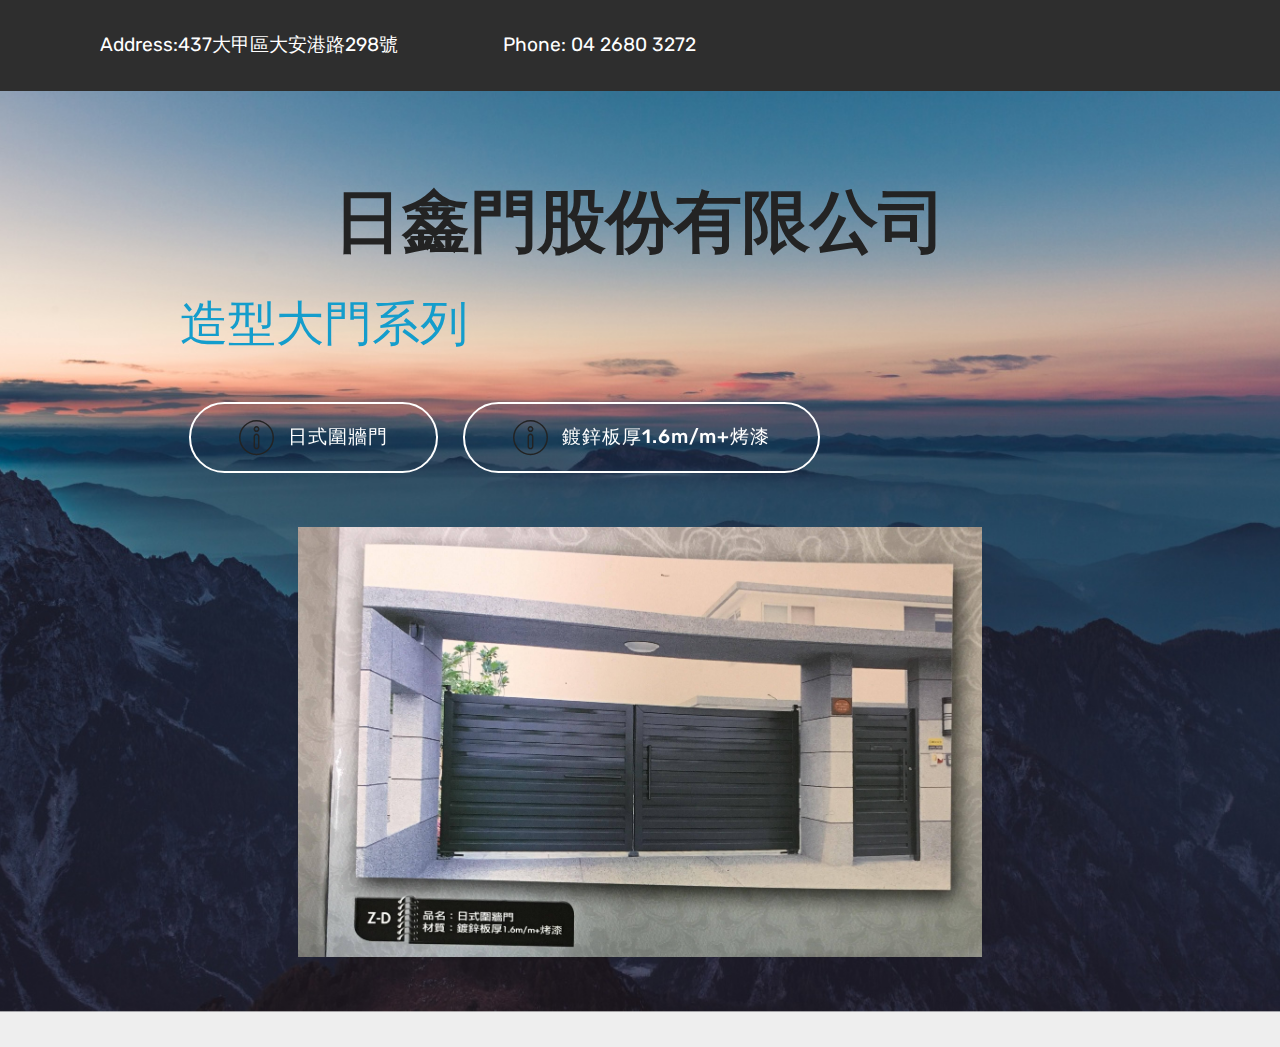
==== commit e86eb8be: "create github pages" ====
--- a/page1.html
+++ b/page1.html
@@ -14,7 +14,6 @@
   <link rel="stylesheet" href="assets/bootstrap/css/bootstrap.min.css">
   <link rel="stylesheet" href="assets/bootstrap/css/bootstrap-grid.min.css">
   <link rel="stylesheet" href="assets/bootstrap/css/bootstrap-reboot.min.css">
-  <link rel="stylesheet" href="assets/dropdown/css/style.css">
   <link rel="stylesheet" href="assets/theme/css/style.css">
   <link rel="stylesheet" href="assets/mobirise/css/mbr-additional.css" type="text/css">
   
@@ -22,57 +21,22 @@
   
 </head>
 <body>
-<section class="menu cid-qD33VIjxEF" once="menu" id="menu1-r" data-rv-view="217">
+<section once="" class="cid-qDNJWocTzh" id="footer6-1c" data-rv-view="240">
 
     
 
-    <nav class="navbar navbar-expand beta-menu navbar-dropdown align-items-center navbar-fixed-top navbar-toggleable-sm">
-        <button class="navbar-toggler navbar-toggler-right" type="button" data-toggle="collapse" data-target="#navbarSupportedContent" aria-controls="navbarSupportedContent" aria-expanded="false" aria-label="Toggle navigation">
-            <div class="hamburger">
-                <span></span>
-                <span></span>
-                <span></span>
-                <span></span>
-            </div>
-        </button>
-        <div class="menu-logo">
-            <div class="navbar-brand">
-                <span class="navbar-logo">
-                    <a href="https://mobirise.com">
-                         <img src="assets/images/logo2.png" alt="Mobirise" media-simple="true" style="height: 3.8rem;">
-                    </a>
-                </span>
-                <span class="navbar-caption-wrap">
-                    <a class="navbar-caption text-white display-4" href="https://mobirise.com">
-                        MOBIRISE
-                    </a>
-                </span>
+    
+
+    <div class="container">
+        <div class="media-container-row align-center mbr-white">
+            <div class="col-12">
+                <p class="mbr-text mb-0 mbr-fonts-style display-7">Address:437大甲區大安港路298號 &nbsp; &nbsp; &nbsp; &nbsp; &nbsp; &nbsp; &nbsp; &nbsp; &nbsp; &nbsp; Phone: 04 2680 3272 &nbsp; &nbsp; &nbsp; &nbsp; &nbsp; &nbsp; &nbsp; &nbsp; &nbsp;&nbsp;</p>
             </div>
         </div>
-        <div class="collapse navbar-collapse" id="navbarSupportedContent">
-            <ul class="navbar-nav nav-dropdown" data-app-modern-menu="true">
-                <li class="nav-item">
-                    <a class="nav-link link text-white display-4" href="https://mobirise.com">
-                        <span class="mbri-home mbr-iconfont mbr-iconfont-btn"></span>
-                        Services
-                    </a>
-                </li>
-                <li class="nav-item">
-                    <a class="nav-link link text-white display-4" href="https://mobirise.com">
-                        <span class="mbri-search mbr-iconfont mbr-iconfont-btn"></span>
-                        About Us
-                    </a>
-                </li>
-            </ul>
-            <div class="navbar-buttons mbr-section-btn"><a class="btn btn-sm btn-primary display-4" href="https://mobirise.com">
-                    <span class="mbri-save mbr-iconfont mbr-iconfont-btn "></span>
-                    Try It Now!
-                </a></div>
-        </div>
-    </nav>
+    </div>
 </section>
 
-<section class="engine"><a href="https://mobirise.co/c">free website maker</a></section><section class="header4 cid-qD7LELjqcx mbr-parallax-background" id="header4-s" data-rv-view="219">
+<section class="engine"><a href="https://mobirise.co/g">how to create your own website</a></section><section class="header4 cid-qD7LELjqcx mbr-parallax-background" id="header4-s" data-rv-view="243">
 
     
 
@@ -86,67 +50,11 @@
                 <div class="mbr-text align-center mbr-white pb-3">
                     <p class="mbr-text mbr-fonts-style display-2">造型大門系列</p>
                 </div>
-                <div class="mbr-section-btn align-center"><a class="btn btn-md btn-white-outline display-7" href="https://mobirise.com"><span class="mbri-info mbr-iconfont mbr-iconfont-btn" style="font-size: 35px; color: rgb(35, 35, 35);"></span>日式圍牆門</a> <a class="btn btn-md btn-white-outline display-7" href="https://mobirise.com"><span class="mbri-info mbr-iconfont mbr-iconfont-btn" style="font-size: 35px; color: rgb(35, 35, 35);"></span>鍍鋅板厚1.6m/m+烤漆</a></div>
+                <div class="mbr-section-btn align-center"><a class="btn btn-md btn-white-outline display-7" href="page2.html#header4-17"><span class="mbri-info mbr-iconfont mbr-iconfont-btn" style="font-size: 35px; color: rgb(35, 35, 35);"></span>日式圍牆門</a> <a class="btn btn-md btn-white-outline display-7" href="page2.html#header4-17"><span class="mbri-info mbr-iconfont mbr-iconfont-btn" style="font-size: 35px; color: rgb(35, 35, 35);"></span>鍍鋅板厚1.6m/m+烤漆</a></div>
             </div>
         
             <div class="mbr-figure pt-5" style="width: 60%;">
                 <img src="assets/images/24946369-1868538036507608-358424646-o-2922x1838.jpg" alt="Mobirise" title="" media-simple="true">
-            </div>
-        </div>
-    </div>
-</section>
-
-<section class="header4 cid-qD7LF2tqGE mbr-parallax-background" id="header4-t" data-rv-view="222">
-
-    
-
-    
-
-    <div class="container">
-        <div class="row justify-content-md-center">
-            <div class="media-content col-md-10">
-                <h1 class="mbr-section-title align-center mbr-white pb-3 mbr-bold mbr-fonts-style display-1"></h1>
-                
-                <div class="mbr-text align-center mbr-white pb-3">
-                    <p class="mbr-text mbr-fonts-style display-5"></p>
-                </div>
-                <div class="mbr-section-btn align-center"><a class="btn btn-md btn-primary display-7" href="https://mobirise.com">烤漆鍛造玻璃門</a>
-                    <a class="btn btn-md btn-white-outline display-7" href="https://mobirise.com">鍍鋅板厚1.0m/m+烤漆</a></div>
-            </div>
-        
-            <div class="mbr-figure pt-5" style="width: 60%;">
-                <img src="assets/images/24883087-1868538349840910-1637595242-o-2939x2337.jpg" alt="Mobirise" title="" media-simple="true">
-            </div>
-        </div>
-    </div>
-</section>
-
-<section class="header4 cid-qD7LFhkkMj mbr-parallax-background" id="header4-u" data-rv-view="225">
-
-    
-
-    
-
-    <div class="container">
-        <div class="row justify-content-md-center">
-            <div class="media-content col-md-10">
-                <h1 class="mbr-section-title align-center mbr-white pb-3 mbr-bold mbr-fonts-style display-1">
-                    INTRO WITH IMAGE
-                </h1>
-                
-                <div class="mbr-text align-center mbr-white pb-3">
-                    <p class="mbr-text mbr-fonts-style display-5">
-                        Intro with background image, color overlay and a picture at the bottom. Mobirise helps you cut down development time by providing you with a flexible website editor with a drag and drop interface.
-                    </p>
-                </div>
-                <div class="mbr-section-btn align-center">
-                    <a class="btn btn-md btn-primary display-4" href="https://mobirise.com">LEARN MORE</a>
-                    <a class="btn btn-md btn-white-outline display-4" href="https://mobirise.com">LIVE DEMO</a>
-                </div>
-            </div>
-        
-            <div class="mbr-figure pt-5" style="width: 60%;">
-                <img src="assets/images/01.jpg" alt="Mobirise" media-simple="true">
             </div>
         </div>
     </div>
@@ -158,8 +66,6 @@
   <script src="assets/tether/tether.min.js"></script>
   <script src="assets/bootstrap/js/bootstrap.min.js"></script>
   <script src="assets/smooth-scroll/smooth-scroll.js"></script>
-  <script src="assets/dropdown/js/script.min.js"></script>
-  <script src="assets/touch-swipe/jquery.touch-swipe.min.js"></script>
   <script src="assets/jarallax/jarallax.min.js"></script>
   <script src="assets/theme/js/script.js"></script>
   
--- a/assets/mobirise/css/mbr-additional.css
+++ b/assets/mobirise/css/mbr-additional.css
@@ -1337,6 +1337,30 @@
   height: auto;
   min-height: 100vh;
 }
+.cid-qDf6hMkhKp {
+  padding-top: 90px;
+  padding-bottom: 90px;
+  background-image: url("../../../assets/images/background3.jpg");
+}
+.cid-qDf6hMkhKp .mbr-figure {
+  margin: 0 auto;
+}
+.cid-qDf6hMkhKp .mbr-text,
+.cid-qDf6hMkhKp .mbr-section-btn {
+  color: #149dcc;
+  text-align: left;
+}
+.cid-qDf6hMkhKp H1 {
+  color: #232323;
+}
+.cid-qDf6uKrGgG {
+  padding-top: 90px;
+  padding-bottom: 90px;
+  background-image: url("../../../assets/images/background3.jpg");
+}
+.cid-qDf6uKrGgG .mbr-figure {
+  margin: 0 auto;
+}
 .cid-qD33VIjxEF .navbar {
   padding: .5rem 0;
   background: #333333;
@@ -1705,9 +1729,6 @@
     flex-shrink: 0;
   }
 }
-.cid-qD33VIAKRv {
-  background-image: url("../../../assets/images/jumbotron.jpg");
-}
 .cid-qD33VIVo54 {
   padding-top: 60px;
   padding-bottom: 60px;
@@ -1775,378 +1796,18 @@
     -webkit-justify-content: center;
   }
 }
-.cid-qD33VIjxEF .navbar {
-  padding: .5rem 0;
-  background: #333333;
-  transition: none;
-  min-height: 77px;
-}
-.cid-qD33VIjxEF .navbar-dropdown.bg-color.transparent.opened {
-  background: #333333;
-}
-.cid-qD33VIjxEF a {
-  font-style: normal;
-}
-.cid-qD33VIjxEF .nav-item span {
-  padding-right: 0.4em;
-  line-height: 0.5em;
-  vertical-align: text-bottom;
-  position: relative;
-  top: -0.2em;
-  text-decoration: none;
-}
-.cid-qD33VIjxEF .nav-item a {
-  padding: 0.7rem 0 !important;
-  margin: 0rem .65rem !important;
-}
-.cid-qD33VIjxEF .btn {
-  padding: 0.4rem 1.5rem;
-  display: inline-flex;
-  align-items: center;
-}
-.cid-qD33VIjxEF .btn .mbr-iconfont {
-  font-size: 1.6rem;
-}
-.cid-qD33VIjxEF .menu-logo {
-  margin-right: auto;
-}
-.cid-qD33VIjxEF .menu-logo .navbar-brand {
-  display: flex;
-  margin-left: 5rem;
-  padding: 0;
-  transition: padding .2s;
-  min-height: 3.8rem;
-  align-items: center;
-}
-.cid-qD33VIjxEF .menu-logo .navbar-brand .navbar-caption-wrap {
-  display: -webkit-flex;
-  -webkit-align-items: center;
-  align-items: center;
-  word-break: break-word;
-  min-width: 7rem;
-  margin: .3rem 0;
-}
-.cid-qD33VIjxEF .menu-logo .navbar-brand .navbar-caption-wrap .navbar-caption {
-  line-height: 1.2rem !important;
-  padding-right: 2rem;
-}
-.cid-qD33VIjxEF .menu-logo .navbar-brand .navbar-logo {
-  font-size: 4rem;
-  transition: font-size 0.25s;
-}
-.cid-qD33VIjxEF .menu-logo .navbar-brand .navbar-logo img {
-  display: flex;
-}
-.cid-qD33VIjxEF .menu-logo .navbar-brand .navbar-logo .mbr-iconfont {
-  transition: font-size 0.25s;
-}
-.cid-qD33VIjxEF .navbar-toggleable-sm .navbar-collapse {
-  justify-content: flex-end;
-  -webkit-justify-content: flex-end;
-  padding-right: 5rem;
-  width: auto;
-}
-.cid-qD33VIjxEF .navbar-toggleable-sm .navbar-collapse .navbar-nav {
-  flex-wrap: wrap;
-  -webkit-flex-wrap: wrap;
-  padding-left: 0;
-}
-.cid-qD33VIjxEF .navbar-toggleable-sm .navbar-collapse .navbar-nav .nav-item {
-  -webkit-align-self: center;
-  align-self: center;
-}
-.cid-qD33VIjxEF .navbar-toggleable-sm .navbar-collapse .navbar-buttons {
-  padding-left: 0;
-  padding-bottom: 0;
-}
-.cid-qD33VIjxEF .dropdown .dropdown-menu {
-  background: #333333;
-  display: none;
-  position: absolute;
-  min-width: 5rem;
-  padding-top: 1.4rem;
-  padding-bottom: 1.4rem;
+.cid-qDNJWocTzh {
+  padding-top: 30px;
+  padding-bottom: 30px;
+  background-color: #2e2e2e;
+}
+.cid-qDNJWocTzh .media-container-row .mbr-text {
   text-align: left;
-}
-.cid-qD33VIjxEF .dropdown .dropdown-menu .dropdown-item {
-  width: auto;
-  padding: 0.235em 1.5385em 0.235em 1.5385em !important;
-}
-.cid-qD33VIjxEF .dropdown .dropdown-menu .dropdown-item::after {
-  right: 0.5rem;
-}
-.cid-qD33VIjxEF .dropdown .dropdown-menu .dropdown-submenu {
-  margin: 0;
-}
-.cid-qD33VIjxEF .dropdown.open > .dropdown-menu {
-  display: block;
-}
-.cid-qD33VIjxEF .navbar-toggleable-sm.opened:after {
-  position: absolute;
-  width: 100vw;
-  height: 100vh;
-  content: '';
-  background-color: rgba(0, 0, 0, 0.1);
-  left: 0;
-  bottom: 0;
-  transform: translateY(100%);
-  -webkit-transform: translateY(100%);
-  z-index: 1000;
-}
-.cid-qD33VIjxEF .navbar.navbar-short {
-  min-height: 60px;
-  transition: all .2s;
-}
-.cid-qD33VIjxEF .navbar.navbar-short .navbar-toggler-right {
-  top: 20px;
-}
-.cid-qD33VIjxEF .navbar.navbar-short .navbar-logo a {
-  font-size: 2.5rem !important;
-  line-height: 2.5rem;
-  transition: font-size 0.25s;
-}
-.cid-qD33VIjxEF .navbar.navbar-short .navbar-logo a .mbr-iconfont {
-  font-size: 2.5rem !important;
-}
-.cid-qD33VIjxEF .navbar.navbar-short .navbar-logo a img {
-  height: 3rem !important;
-}
-.cid-qD33VIjxEF .navbar.navbar-short .navbar-brand {
-  min-height: 3rem;
-}
-.cid-qD33VIjxEF button.navbar-toggler {
-  width: 31px;
-  height: 18px;
-  cursor: pointer;
-  transition: all .2s;
-  top: 1.5rem;
-  right: 1rem;
-}
-.cid-qD33VIjxEF button.navbar-toggler:focus {
-  outline: none;
-}
-.cid-qD33VIjxEF button.navbar-toggler .hamburger span {
-  position: absolute;
-  right: 0;
-  width: 30px;
-  height: 2px;
-  border-right: 5px;
-  background-color: #ffffff;
-}
-.cid-qD33VIjxEF button.navbar-toggler .hamburger span:nth-child(1) {
-  top: 0;
-  transition: all .2s;
-}
-.cid-qD33VIjxEF button.navbar-toggler .hamburger span:nth-child(2) {
-  top: 8px;
-  transition: all .15s;
-}
-.cid-qD33VIjxEF button.navbar-toggler .hamburger span:nth-child(3) {
-  top: 8px;
-  transition: all .15s;
-}
-.cid-qD33VIjxEF button.navbar-toggler .hamburger span:nth-child(4) {
-  top: 16px;
-  transition: all .2s;
-}
-.cid-qD33VIjxEF nav.opened .hamburger span:nth-child(1) {
-  top: 8px;
-  width: 0;
-  opacity: 0;
-  right: 50%;
-  transition: all .2s;
-}
-.cid-qD33VIjxEF nav.opened .hamburger span:nth-child(2) {
-  -webkit-transform: rotate(45deg);
-  transform: rotate(45deg);
-  transition: all .25s;
-}
-.cid-qD33VIjxEF nav.opened .hamburger span:nth-child(3) {
-  -webkit-transform: rotate(-45deg);
-  transform: rotate(-45deg);
-  transition: all .25s;
-}
-.cid-qD33VIjxEF nav.opened .hamburger span:nth-child(4) {
-  top: 8px;
-  width: 0;
-  opacity: 0;
-  right: 50%;
-  transition: all .2s;
-}
-.cid-qD33VIjxEF .collapsed.navbar-expand {
-  flex-direction: column;
-}
-.cid-qD33VIjxEF .collapsed .btn {
-  display: flex;
-}
-.cid-qD33VIjxEF .collapsed .navbar-collapse {
-  display: none !important;
-  padding-right: 0 !important;
-}
-.cid-qD33VIjxEF .collapsed .navbar-collapse.collapsing,
-.cid-qD33VIjxEF .collapsed .navbar-collapse.show {
-  display: block !important;
-}
-.cid-qD33VIjxEF .collapsed .navbar-collapse.collapsing .navbar-nav,
-.cid-qD33VIjxEF .collapsed .navbar-collapse.show .navbar-nav {
-  display: block;
-  text-align: center;
-}
-.cid-qD33VIjxEF .collapsed .navbar-collapse.collapsing .navbar-nav .nav-item,
-.cid-qD33VIjxEF .collapsed .navbar-collapse.show .navbar-nav .nav-item {
-  clear: both;
-}
-.cid-qD33VIjxEF .collapsed .navbar-collapse.collapsing .navbar-buttons,
-.cid-qD33VIjxEF .collapsed .navbar-collapse.show .navbar-buttons {
-  text-align: center;
-}
-.cid-qD33VIjxEF .collapsed .navbar-collapse.collapsing .navbar-buttons:last-child,
-.cid-qD33VIjxEF .collapsed .navbar-collapse.show .navbar-buttons:last-child {
-  margin-bottom: 1rem;
-}
-.cid-qD33VIjxEF .collapsed button.navbar-toggler {
-  display: block;
-}
-.cid-qD33VIjxEF .collapsed .navbar-brand {
-  margin-left: 1rem !important;
-}
-.cid-qD33VIjxEF .collapsed .navbar-toggleable-sm {
-  flex-direction: column;
-  -webkit-flex-direction: column;
-}
-.cid-qD33VIjxEF .collapsed .dropdown .dropdown-menu {
-  width: 100%;
-  text-align: center;
-  position: relative;
-  opacity: 0;
-  display: block;
-  height: 0;
-  visibility: hidden;
-  padding: 0;
-  transition-duration: .5s;
-  transition-property: opacity,padding,height;
-}
-.cid-qD33VIjxEF .collapsed .dropdown.open > .dropdown-menu {
-  position: relative;
-  opacity: 1;
-  height: auto;
-  padding: 1.4rem 0;
-  visibility: visible;
-}
-.cid-qD33VIjxEF .collapsed .dropdown .dropdown-submenu {
-  left: 0;
-  text-align: center;
-  width: 100%;
-}
-.cid-qD33VIjxEF .collapsed .dropdown .dropdown-toggle[data-toggle="dropdown-submenu"]::after {
-  margin-top: 0;
-  position: inherit;
-  right: 0;
-  top: 50%;
-  display: inline-block;
-  width: 0;
-  height: 0;
-  margin-left: .3em;
-  vertical-align: middle;
-  content: "";
-  border-top: .30em solid;
-  border-right: .30em solid transparent;
-  border-left: .30em solid transparent;
-}
-@media (max-width: 991px) {
-  .cid-qD33VIjxEF .navbar-expand {
-    flex-direction: column;
-  }
-  .cid-qD33VIjxEF img {
-    height: 3.8rem !important;
-  }
-  .cid-qD33VIjxEF .btn {
-    display: flex;
-  }
-  .cid-qD33VIjxEF button.navbar-toggler {
-    display: block;
-  }
-  .cid-qD33VIjxEF .navbar-brand {
-    margin-left: 1rem !important;
-  }
-  .cid-qD33VIjxEF .navbar-toggleable-sm {
-    flex-direction: column;
-    -webkit-flex-direction: column;
-  }
-  .cid-qD33VIjxEF .navbar-collapse {
-    display: none !important;
-    padding-right: 0 !important;
-  }
-  .cid-qD33VIjxEF .navbar-collapse.collapsing,
-  .cid-qD33VIjxEF .navbar-collapse.show {
-    display: block !important;
-  }
-  .cid-qD33VIjxEF .navbar-collapse.collapsing .navbar-nav,
-  .cid-qD33VIjxEF .navbar-collapse.show .navbar-nav {
-    display: block;
-    text-align: center;
-  }
-  .cid-qD33VIjxEF .navbar-collapse.collapsing .navbar-nav .nav-item,
-  .cid-qD33VIjxEF .navbar-collapse.show .navbar-nav .nav-item {
-    clear: both;
-  }
-  .cid-qD33VIjxEF .navbar-collapse.collapsing .navbar-buttons,
-  .cid-qD33VIjxEF .navbar-collapse.show .navbar-buttons {
-    text-align: center;
-  }
-  .cid-qD33VIjxEF .navbar-collapse.collapsing .navbar-buttons:last-child,
-  .cid-qD33VIjxEF .navbar-collapse.show .navbar-buttons:last-child {
-    margin-bottom: 1rem;
-  }
-  .cid-qD33VIjxEF .dropdown .dropdown-menu {
-    width: 100%;
-    text-align: center;
-    position: relative;
-    opacity: 0;
-    display: block;
-    height: 0;
-    visibility: hidden;
-    padding: 0;
-    transition-duration: .5s;
-    transition-property: opacity,padding,height;
-  }
-  .cid-qD33VIjxEF .dropdown.open > .dropdown-menu {
-    position: relative;
-    opacity: 1;
-    height: auto;
-    padding: 1.4rem 0;
-    visibility: visible;
-  }
-  .cid-qD33VIjxEF .dropdown .dropdown-submenu {
-    left: 0;
-    text-align: center;
-    width: 100%;
-  }
-  .cid-qD33VIjxEF .dropdown .dropdown-toggle[data-toggle="dropdown-submenu"]::after {
-    margin-top: 0;
-    position: inherit;
-    right: 0;
-    top: 50%;
-    display: inline-block;
-    width: 0;
-    height: 0;
-    margin-left: .3em;
-    vertical-align: middle;
-    content: "";
-    border-top: .30em solid;
-    border-right: .30em solid transparent;
-    border-left: .30em solid transparent;
-  }
-}
-@media (min-width: 767px) {
-  .cid-qD33VIjxEF .menu-logo {
-    flex-shrink: 0;
-  }
 }
 .cid-qD7LELjqcx {
   padding-top: 90px;
   padding-bottom: 90px;
-  background-image: url("../../../assets/images/background3.jpg");
+  background-image: url("../../../assets/images/background31.jpg");
 }
 .cid-qD7LELjqcx .mbr-figure {
   margin: 0 auto;
@@ -2159,19 +1820,19 @@
 .cid-qD7LELjqcx H1 {
   color: #232323;
 }
-.cid-qD7LF2tqGE {
+.cid-qDNK0eW22E {
+  padding-top: 30px;
+  padding-bottom: 30px;
+  background-color: #2e2e2e;
+}
+.cid-qDNK0eW22E .media-container-row .mbr-text {
+  text-align: left;
+}
+.cid-qDNIwr90iz {
   padding-top: 90px;
   padding-bottom: 90px;
   background-image: url("../../../assets/images/background3.jpg");
 }
-.cid-qD7LF2tqGE .mbr-figure {
+.cid-qDNIwr90iz .mbr-figure {
   margin: 0 auto;
 }
-.cid-qD7LFhkkMj {
-  padding-top: 90px;
-  padding-bottom: 90px;
-  background-image: url("../../../assets/images/background3.jpg");
-}
-.cid-qD7LFhkkMj .mbr-figure {
-  margin: 0 auto;
-}
